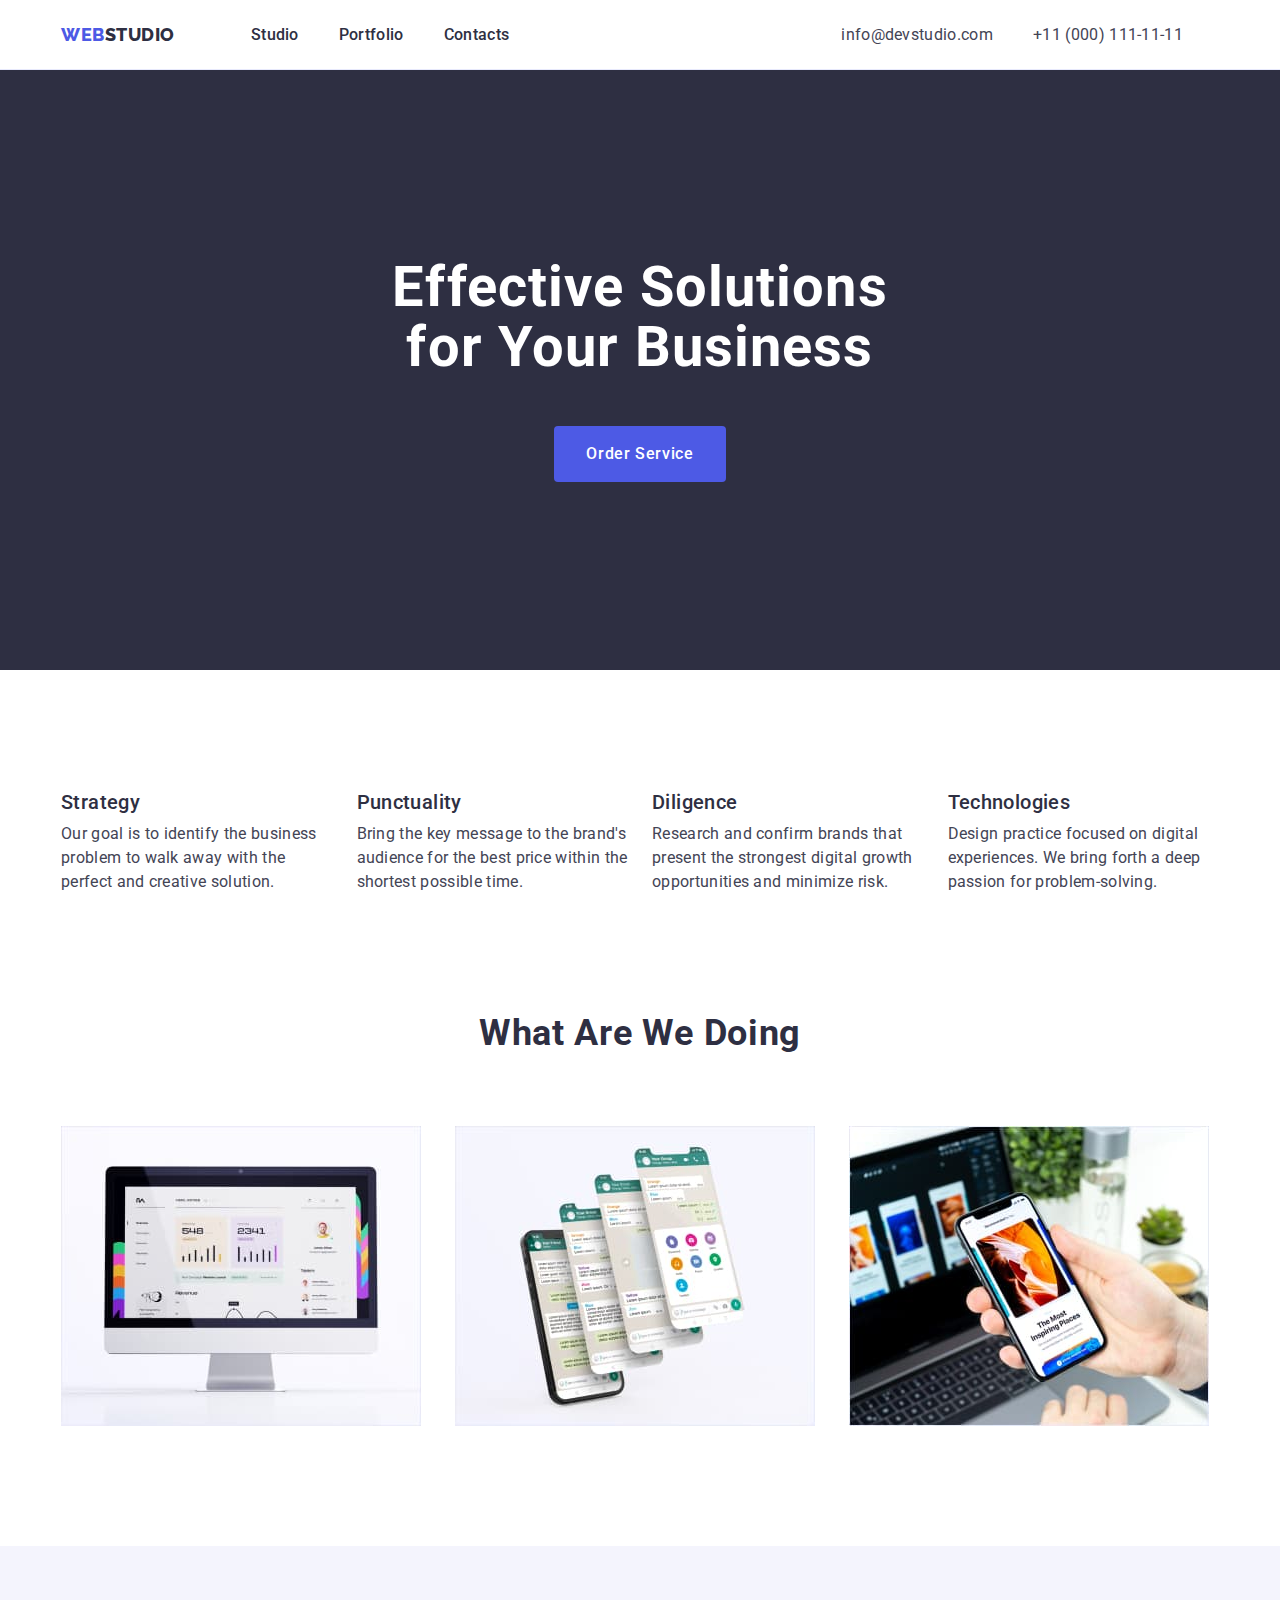
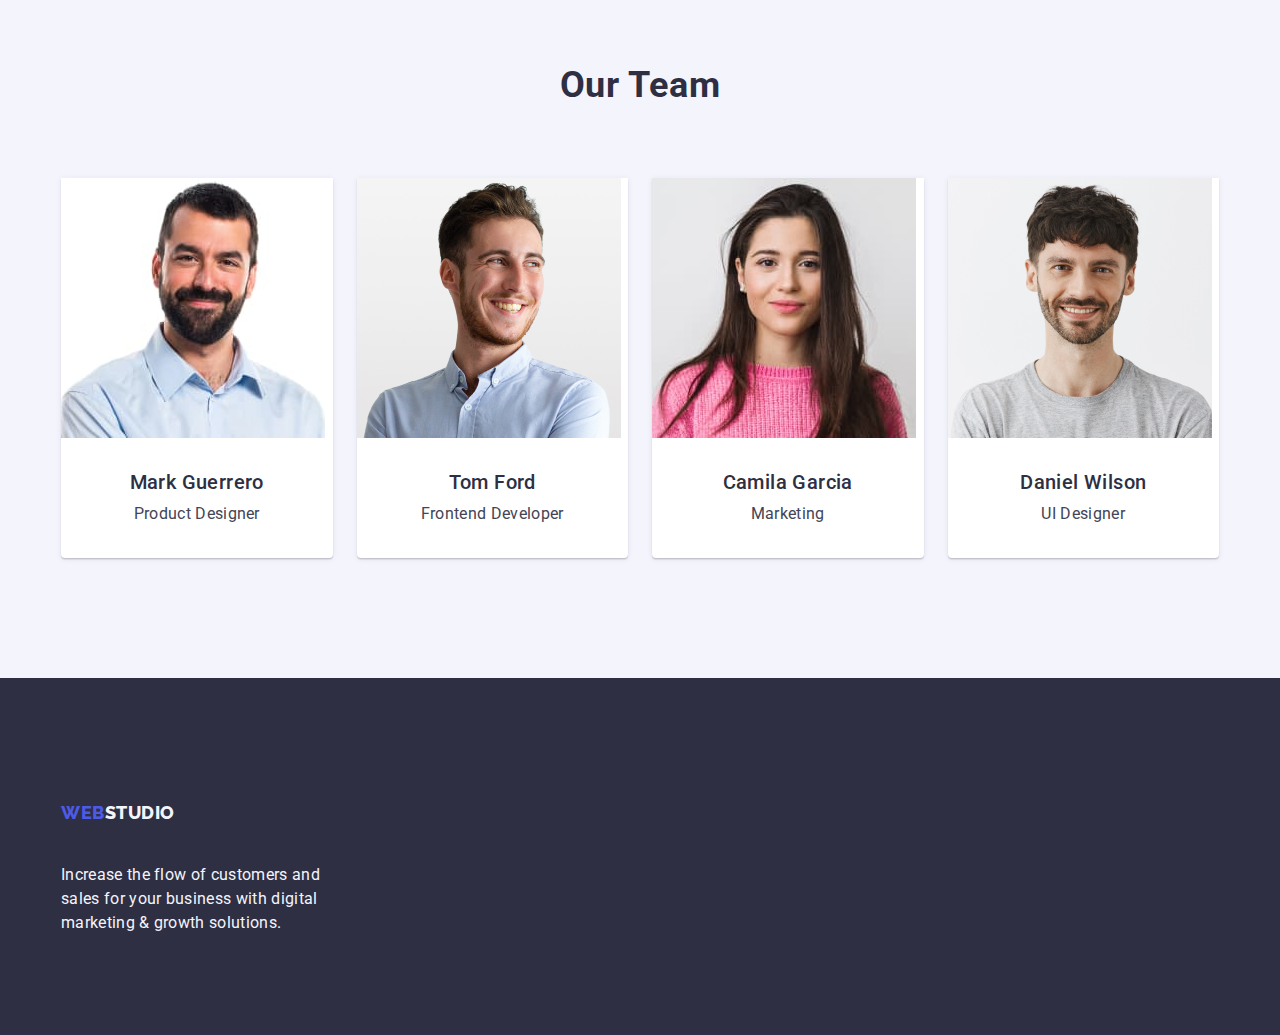
==== index.html @ ff1ccc01 "Initial commit" ====
<!DOCTYPE html>
<html lang="en">
  <head>
    <meta charset="UTF-8" />
    <meta name="viewport" content="width=device-width, initial-scale=1.0" />
    <title>Document</title>
    <link rel="preconnect" href="https://fonts.googleapis.com" />
    <link rel="preconnect" href="https://fonts.gstatic.com" crossorigin />
    <link
      href="https://fonts.googleapis.com/css2?family=Raleway:wght@900&family=Roboto:wght@400;500;700;900&display=swap"
      rel="stylesheet"
    />
    <link rel="stylesheet" href="https://cdnjs.cloudflare.com/ajax/libs/modern-normalize/2.0.0/modern-normalize.min.css"
    integrity="sha512-4xo8blKMVCiXpTaLzQSLSw3KFOVPWhm/TRtuPVc4WG6kUgjH6J03IBuG7JZPkcWMxJ5huwaBpOpnwYElP/m6wg=="
    crossorigin="anonymous" referrerpolicy="no-referrer" />
    <link rel="stylesheet" href="./css/styles.css" />
  </head>

  <body>
    <header class="header">
      <div class="container list">
        <nav class="list">
          <a class="link logo" href="./index.html"
            >Web<span class="logo-text">Studio</span>
          </a>
          <ul class="header-list list">
            <li class="header-item">
              <a class="link header-link" href="./index.html">Studio</a>
            </li>
            <li class="header-item">
              <a class="link header-link" href="./portfolio.html">Portfolio</a>
            </li>
            <li class="header-item">
              <a class="link header-link" href="">Contacts</a>
            </li>
          </ul>
        </nav>
        <address class="contacts">
          <ul class="contacts-list list">
            <li class="contacts-item">
              <a class="link contacts-link" href="mailto:info@devstudio.com"
                >info@devstudio.com</a
              >
            </li>
            <li class="contacts-item">
              <a class="link contacts-link" href="tel:+110001111111"
                >+11 (000) 111-11-11</a
              >
            </li>
          </ul>
        </address>
      </div>
    </header>
    <main>
      <section class="hero">
        <div class="container hero-container">
          <h1 class="hero-text">Effective Solutions for Your Business</h1>
          <button class="hero-btn" type="button">Order Service</button>
        </div>
      </section>

      <section class="page-info">
        <div class="container">
          <h2 class="page-info-title visually-hidden">test</h2>
          <ul class="page-info-list list">
            <li class="page-info-item">
              <h3 class="page-info-item-title">Strategy</h3>
              <p class="page-info-item-dscr">
                Our goal is to identify the business problem to walk away with
                the perfect and creative solution.
              </p>
            </li>
            <li class="page-info-item">
              <h3 class="page-info-item-title">Punctuality</h3>
              <p class="page-info-item-dscr">
                Bring the key message to the brand's audience for the best price
                within the shortest possible time.
              </p>
            </li>
            <li class="page-info-item">
              <h3 class="page-info-item-title">Diligence</h3>
              <p class="page-info-item-dscr">
                Research and confirm brands that present the strongest digital
                growth opportunities and minimize risk.
              </p>
            </li>
            <li class="page-info-item">
              <h3 class="page-info-item-title">Technologies</h3>
              <p class="page-info-item-dscr">
                Design practice focused on digital experiences. We bring forth a
                deep passion for problem-solving.
              </p>
            </li>
          </ul>
        </div>
      </section>

      <section class="wwd-info">
        <div class="container">
          <h2 class="wwd-info-title">What are we doing</h2>
          <ul class="wwd-info-list list">
            <li class="wwd-info-item">
              <img src="./images/img1.jpg" width="360" alt="Laptop Desktop" />
            </li>
            <li class="wwd-info-item">
              <img src="./images/img2.jpg" width="360" alt="Whatsapp chat" />
            </li>
            <li class="wwd-info-item">
              <img src="./images/img3.jpg" width="360" alt="Iphone in hand" />
            </li>
          </ul>
        </div>
      </section>

      <section class="our-team">
        <div class="container">
          <h2 class="our-team-title">Our Team</h2>
          <ul class="our-team-list list">
            <li class="our-team-item">
              <img src="./images/img4.jpg" width="264" alt="Man" />
              <div class="container-item-team">
                <h3 class="our-team-item-title">Mark Guerrero</h3>
                <p class="our-team-item-dscr">Product Designer</p>
              </div>
            </li>
            <li class="our-team-item">
              <img src="./images/img5.jpg" width="264" alt="Man" />
              <div class="container-item-team">
                <h3 class="our-team-item-title">Tom Ford</h3>
                <p class="our-team-item-dscr">Frontend Developer</p>
              </div>
            </li>
            <li class="our-team-item">
              <img src="./images/img6.jpg" width="264" alt="Woman" />
              <div class="container-item-team">
                <h3 class="our-team-item-title">Camila Garcia</h3>
                <p class="our-team-item-dscr">Marketing</p>
              </div>
            </li>
            <li class="our-team-item">
              <img src="./images/img7.jpg" width="264" alt="Man" />
              <div class="container-item-team">
                <h3 class="our-team-item-title">Daniel Wilson</h3>
                <p class="our-team-item-dscr">UI Designer</p>
              </div>
            </li>
          </ul>
        </div>
      </section>
    </main>

    <footer class="footer">
      <div class="container">
        <a class="link logo footer-logo" href="./index.html"
          >Web<span class="footer-logo-text">Studio</span>
        </a>
        <p class="footer-text">
          Increase the flow of customers and sales for your business with
          digital marketing & growth solutions.
        </p>
      </div>
    </footer>
  </body>
</html>
---- css/styles.css ----
* {
  margin: 0;
  padding: 0;
}

img {
  display: block;
}

body {
  font-family: "Roboto", sans-serif;
  font-size: 16px;
  color: #434455;
  background-color: var(--WHITE);
}

:root {
  --iris: #4d5ae5;
  --NAVY-BLUE: #2e2f42;
  --WHITE: #fff;
  --SLATE: #434455;
  --CLOUD: #f4f4fd;
  --hover-link: #404bbf;
  --CORNFLOWER: #e7e9fc;
}

.link {
  text-decoration: none;
  padding: 24px 0;
}

.list {
  list-style: none;
  display: flex;
  align-items: center;

}

/*HEADER*/
.header {
  background-color: white;
  text-align: center;
  
  border-bottom: 1px solid var(--CORNFLOWER);
}


.container {
  width: 100%;
  max-width: 1158px;
  margin: 0 auto;
  padding: 0 15px;
}


.logo {
  color: var(--iris);
  font-family: Raleway;
  font-size: 18px;
  font-style: normal;
  font-weight: 800;
  line-height: 1.17;
  letter-spacing: 0.54px;
  text-transform: uppercase;
  font-family: "Raleway", sans-serif;
  margin-right: 76px;
  padding: 24px 0;

}

.logo-text {
  color: var(--NAVY-BLUE);
}

.header-list {
  gap: 40px;
  margin-right: 332px;
}

.header-link:hover,
.header-link:focus {
  color: var(--hover-link);
}

.header-link {
  color: var(--NAVY-BLUE);
  font-family: Roboto;
  font-size: 16px;
  font-style: normal;
  font-weight: 500;
  line-height: 24px;
  letter-spacing: 0.32px;
}

.contacts {
  font-style: normal;
}

.contacts-link:hover,
.contacts-link:focus {
  color: var(--hover-link);
}

.contacts-link {
  color: var(--SLATE);
  font-family: Roboto;
  font-size: 16px;
  font-style: normal;
  font-weight: 400;
  line-height: 24px;
  letter-spacing: 0.32px;
}

.contacts-list {
  gap: 40px;
}

/*SECTION 1*/

.hero {
  background-color: var(--NAVY-BLUE);
  padding: 188px 0;
}

.hero-container {
  display: flex;
  flex-direction: column;
  align-items: center;
}

.hero-text {
  color: var(--WHITE);
  text-align: center;
  font-family: Roboto;
  font-size: 56px;
  font-style: normal;
  font-weight: 700;
  line-height: 1.07;
  letter-spacing: 1.12px;
  max-width: 496px;
  margin-bottom: 48px;
}

.hero-btn {
  color: var(--WHITE);
  font-family: "Roboto", sans-serif;
  font-size: 16px;
  font-style: normal;
  font-weight: 500;
  line-height: 24px;
  letter-spacing: 0.64px;
  background-color: var(--iris);
  cursor: pointer;
  padding: 16px 32px;
  border-radius: 4px;
  border: none;
  min-width: 169px;
}

.hero-btn:hover,
.hero-btn:focus {
  background-color: var(--hover-link);
}

/*Section 2*/

.page-info-list {
  gap: 24px;
}

.page-info {
  background-color: var(--WHITE);
  padding: 120px 0px;
}

.page-info-title {
  margin-bottom: 8px;
}


.visually-hidden {
  position: absolute;
  width: 1px;
  height: 1px;
  margin: -1px;
  border: 0;
  padding: 0;
  white-space: nowrap;
  clip-path: inset(100%);
  clip: rect(0 0 0 0);
  overflow: hidden;
}




.page-info-item {
  width: calc((100% - 72px) / 4);
}

.page-info-item-title {
  color: var(--NAVY-BLUE);
  font-family: Roboto;
  font-size: 20px;
  font-style: normal;
  font-weight: 500;
  line-height: 24px;
  letter-spacing: 0.4px;
  margin-bottom: 8px;
}

.page-info-item-dscr {
  color: var(--SLATE);
  font-family: Roboto;
  font-size: 16px;
  font-style: normal;
  font-weight: 400;
  line-height: 24px;
  letter-spacing: 0.32px;
}

/*Section 3*/

.wwd-info {
  background-color: var(--WHITE);
  padding-bottom: 120px;
}

.wwd-info-title {
  color: var(--NAVY-BLUE);
  text-align: center;
  font-family: Roboto;
  font-size: 36px;
  font-style: normal;
  font-weight: 700;
  line-height: 1.11;
  letter-spacing: 0.72px;
  text-transform: capitalize;
  margin-bottom: 72px;
}

.wwd-info-list {
  background-color: var(--WHITE);
  gap: 24px;
}

.wwd-info-item{
  width: calc((100% - 48px) / 3);
}
/*Section 4*/

.our-team {
  background-color: var(--CLOUD);
  padding: 120px 0;
}

.our-team-title {
  color: var(--NAVY-BLUE);
  text-align: center;
  font-family: Roboto;
  font-size: 36px;
  font-style: normal;
  font-weight: 700;
  line-height: 1.11;
  letter-spacing: 0.02em;
  text-transform: capitalize;
  margin-bottom: 72px;
  
}

.our-team-list {
  gap: 24px;
}


.our-team-item {
  background-color: var(--WHITE);
  width: calc((100% - 24px * 3) / 4);
  border-radius: 0px 0px 4px 4px;
  box-shadow: 0px 2px 1px 0px rgba(46, 47, 66, 0.08),
    0px 1px 1px 0px rgba(46, 47, 66, 0.16),
    0px 1px 6px 0px rgba(46, 47, 66, 0.08);
}

.our-team-item-title {
  color: var(--NAVY-BLUE);
  text-align: center;
  font-family: Roboto;
  font-size: 20px;
  font-style: normal;
  font-weight: 500;
  line-height: 24px;
  letter-spacing: 0.4px;
  margin-bottom: 8px;
}

.our-team-item-dscr {
  color: var(--SLATE, #434455);
  text-align: center;
  font-family: Roboto;
  font-size: 16px;
  font-style: normal;
  font-weight: 400;
  line-height: 24px;
  letter-spacing: 0.32px;
}

/*FOOTER*/

.footer {
  background-color: var(--NAVY-BLUE);
  padding: 100px 0;
}

.footer-logo {
  margin-bottom: 16px;
  display: inline-block;
}

.footer-logo-text {
  color: var(--CLOUD);
}

.footer-text {
  color: var(--CLOUD, #f4f4fd);
  font-family: Roboto;
  font-size: 16px;
  font-style: normal;
  font-weight: 400;
  line-height: 24px;
  letter-spacing: 0.32px;
  width: 264px;
}

/*MAIN PORTFOLIO*/
.filters-btn {
  font-family: "Roboto", sans-serif;
  font-weight: 500;
  font-size: 16px;
  line-height: 1.5;
  letter-spacing: 0.04em;
  color: var(--iris);
  background-color: var(--CLOUD);
  cursor: pointer;
  padding: 12px 24px;
  border-radius: 4px;
  border: 1px solid var(--CORNFLOWER, #e7e9fc);
  background: var(--CLOUD, #f4f4fd);
  align-items: center;
  margin-top: 96px;
}

.filters-btn:hover,
.filters-btn:focus {
  color: var(--WHITE);
  background-color: var(--hover-link);
  border: 1px solid transparent;
}

.filters-list {
  border-radius: 4px;
  background: var(--OCEAN);
  align-items: center;
  justify-content: center;

  gap: 24px;
  margin-bottom: 72px;
}

/*MAIN CARDS*/

.cards-title {
  font-weight: 500;
  font-size: 20px;
  line-height: 1.2;
  letter-spacing: 0.02em;
  color: var(--NAVY-BLUE);
  margin-bottom: 8px;
}

.cards-text {
  line-height: 1.5;
  letter-spacing: 0.02em;
  color: var(--SLATE);
}

.cards-list {
  gap: 48px 24px;
  flex-wrap: wrap;
  margin-bottom: 120px;
}

.cards-item {
  width: calc((100% - 24px * 2) / 3);
}

.container-item {
  padding: 32px 16px;
  border: 1px solid var(--CORNFLOWER);
  border-top: none;
}


.container-item-team{
  padding: 32px 0;
}
/*PORTFOLIO SECTION*/


.mainsec{
  padding-top: 96px; padding-bottom: 120px; 

}
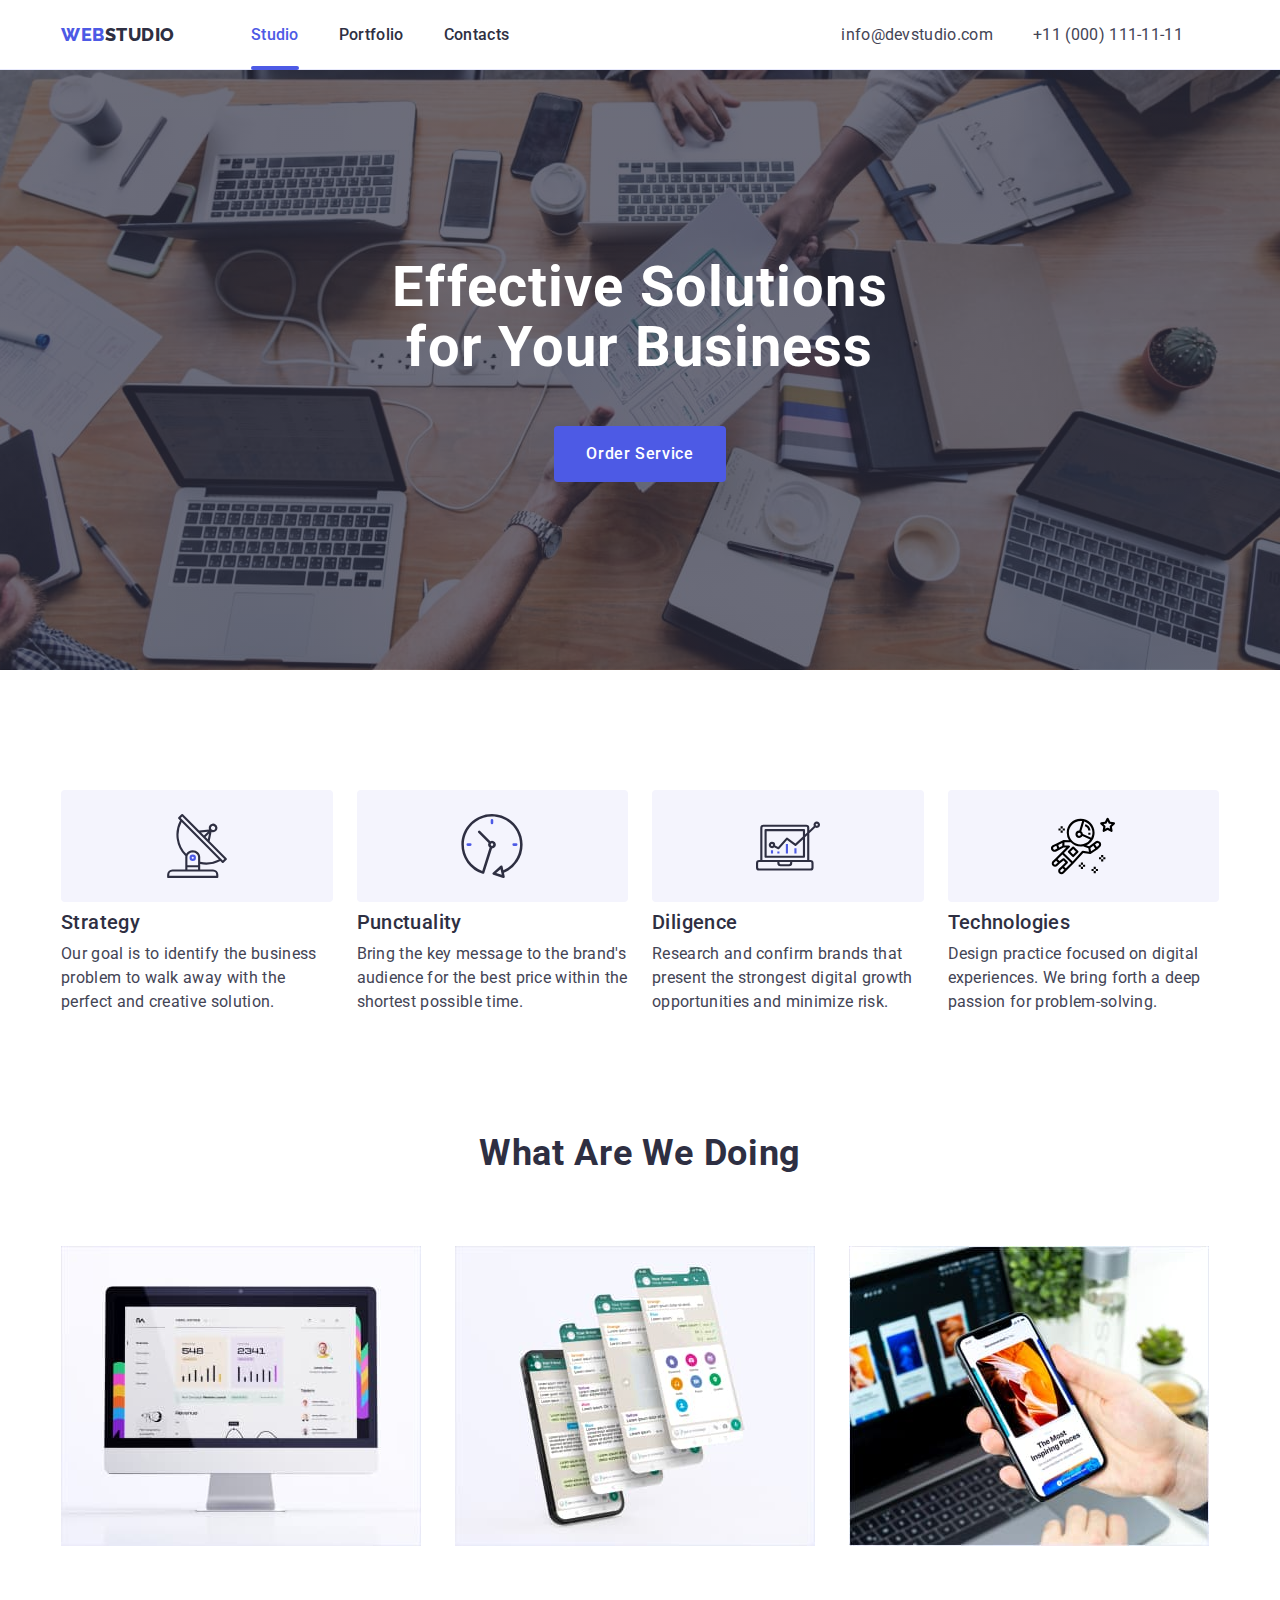
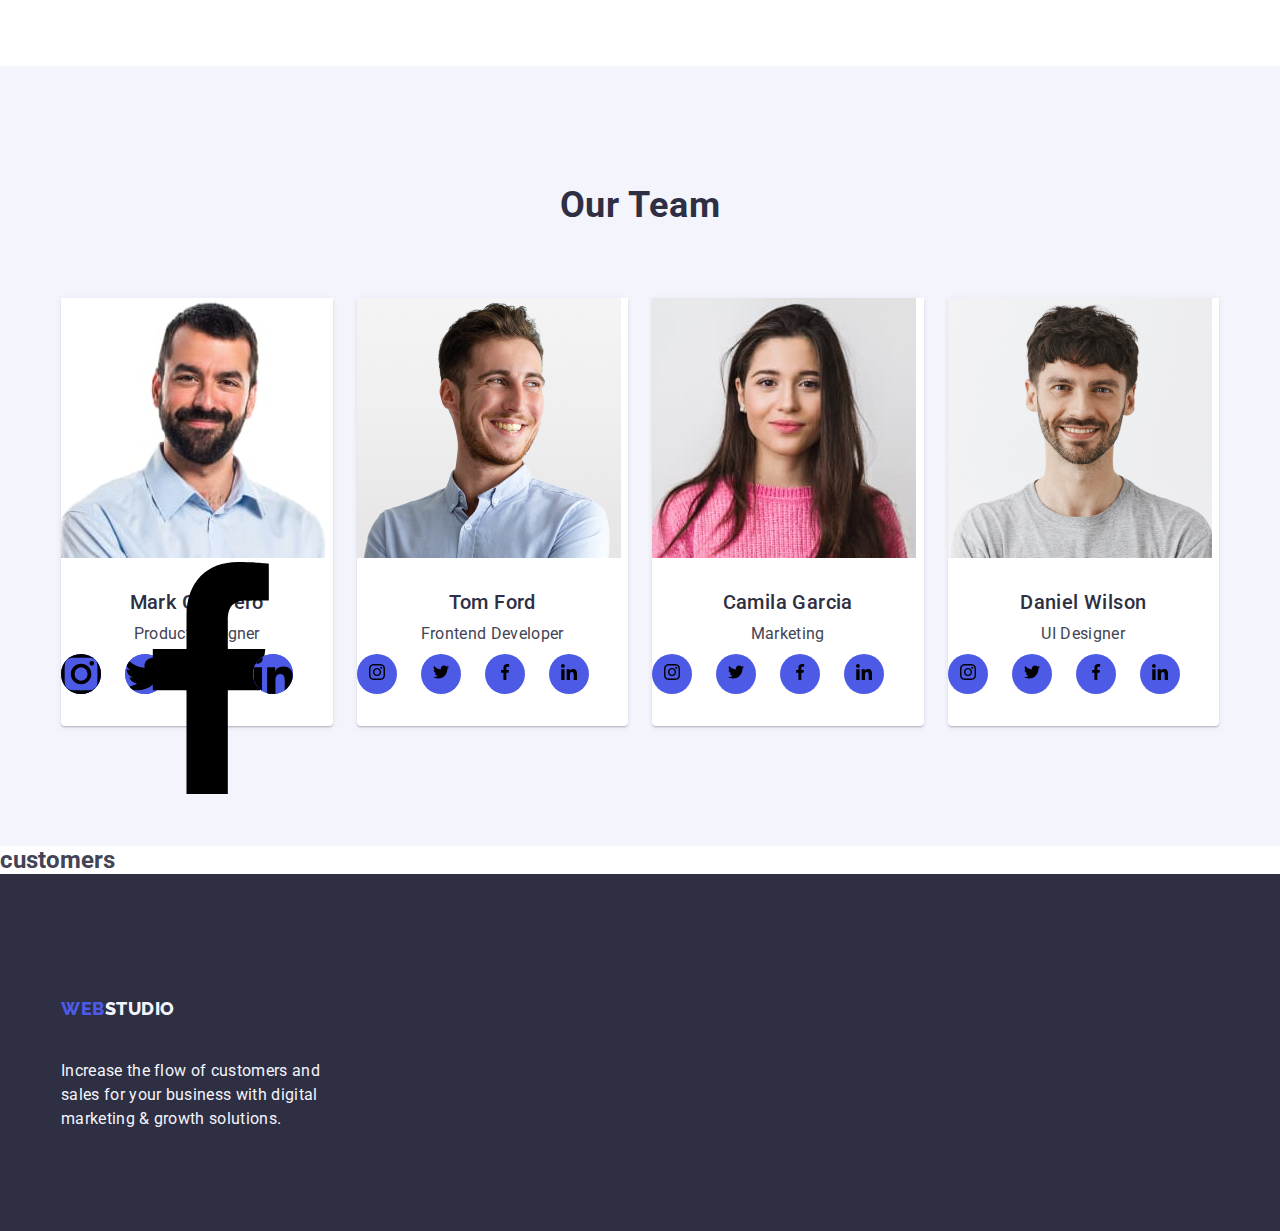
==== commit c07bc705: "hw4" ====
--- a/index.html
+++ b/index.html
@@ -10,9 +10,13 @@
       href="https://fonts.googleapis.com/css2?family=Raleway:wght@900&family=Roboto:wght@400;500;700;900&display=swap"
       rel="stylesheet"
     />
-    <link rel="stylesheet" href="https://cdnjs.cloudflare.com/ajax/libs/modern-normalize/2.0.0/modern-normalize.min.css"
-    integrity="sha512-4xo8blKMVCiXpTaLzQSLSw3KFOVPWhm/TRtuPVc4WG6kUgjH6J03IBuG7JZPkcWMxJ5huwaBpOpnwYElP/m6wg=="
-    crossorigin="anonymous" referrerpolicy="no-referrer" />
+    <link
+      rel="stylesheet"
+      href="https://cdnjs.cloudflare.com/ajax/libs/modern-normalize/2.0.0/modern-normalize.min.css"
+      integrity="sha512-4xo8blKMVCiXpTaLzQSLSw3KFOVPWhm/TRtuPVc4WG6kUgjH6J03IBuG7JZPkcWMxJ5huwaBpOpnwYElP/m6wg=="
+      crossorigin="anonymous"
+      referrerpolicy="no-referrer"
+    />
     <link rel="stylesheet" href="./css/styles.css" />
   </head>
 
@@ -25,7 +29,9 @@
           </a>
           <ul class="header-list list">
             <li class="header-item">
-              <a class="link header-link" href="./index.html">Studio</a>
+              <a class="header-hover header-link link  " href="./index.html"
+                >Studio</a
+              >
             </li>
             <li class="header-item">
               <a class="link header-link" href="./portfolio.html">Portfolio</a>
@@ -55,7 +61,9 @@
       <section class="hero">
         <div class="container hero-container">
           <h1 class="hero-text">Effective Solutions for Your Business</h1>
-          <button class="hero-btn" type="button">Order Service</button>
+          <button data-modal-open class="hero-btn" type="button">
+            Order Service
+          </button>
         </div>
       </section>
 
@@ -64,32 +72,69 @@
           <h2 class="page-info-title visually-hidden">test</h2>
           <ul class="page-info-list list">
             <li class="page-info-item">
-              <h3 class="page-info-item-title">Strategy</h3>
-              <p class="page-info-item-dscr">
-                Our goal is to identify the business problem to walk away with
-                the perfect and creative solution.
-              </p>
+              <div class="info-svg-container">
+                <svg class="info-svg" width="64" height="64">
+                  <use
+                    xlink:href="./images/icons.svg#icon-antenna-1"
+                  ></use>
+                </svg>
+              </div>
+ 
+              <div class="page-info-content">
+                <h3 class="page-info-item-title">Strategy</h3>
+                <p class="page-info-item-dscr">
+                  Our goal is to identify the business problem to walk away with
+                  the perfect and creative solution.
+                </p>
+              </div>
             </li>
             <li class="page-info-item">
-              <h3 class="page-info-item-title">Punctuality</h3>
-              <p class="page-info-item-dscr">
-                Bring the key message to the brand's audience for the best price
-                within the shortest possible time.
-              </p>
+              <div class="info-svg-container">
+                <svg class="info-svg" width="64" height="64">
+                  <use
+                    xlink:href="./images/icons.svg#icon-clock-1"
+                  ></use>
+                </svg>
+                </div>
+              <div class="page-info-content">
+                <h3 class="page-info-item-title">Punctuality</h3>
+                <p class="page-info-item-dscr">
+                  Bring the key message to the brand's audience for the best
+                  price within the shortest possible time.
+                </p>
+              </div>
             </li>
             <li class="page-info-item">
-              <h3 class="page-info-item-title">Diligence</h3>
-              <p class="page-info-item-dscr">
-                Research and confirm brands that present the strongest digital
-                growth opportunities and minimize risk.
-              </p>
+              <div class="info-svg-container">
+                <svg class="info-svg" width="64" height="64">
+                  <use
+                    xlink:href="./images/icons.svg#icon-diagram-1"
+                  ></use>
+                </svg>
+                </div>
+              <div class="page-info-content">
+                <h3 class="page-info-item-title">Diligence</h3>
+                <p class="page-info-item-dscr">
+                  Research and confirm brands that present the strongest digital
+                  growth opportunities and minimize risk.
+                </p>
+              </div>
             </li>
             <li class="page-info-item">
-              <h3 class="page-info-item-title">Technologies</h3>
-              <p class="page-info-item-dscr">
-                Design practice focused on digital experiences. We bring forth a
-                deep passion for problem-solving.
-              </p>
+              <div class="info-svg-container">
+                <svg class="info-svg" width="64" height="64">
+                  <use
+                    xlink:href="./images/icons.svg#icon-astronaut-1"
+                  ></use>
+                </svg> 
+                </div>
+              <div class="page-info-content">
+                <h3 class="page-info-item-title">Technologies</h3>
+                <p class="page-info-item-dscr">
+                  Design practice focused on digital experiences. We bring forth
+                  a deep passion for problem-solving.
+                </p>
+              </div>
             </li>
           </ul>
         </div>
@@ -121,6 +166,45 @@
               <div class="container-item-team">
                 <h3 class="our-team-item-title">Mark Guerrero</h3>
                 <p class="our-team-item-dscr">Product Designer</p>
+                     <ul class="our-team-svg">
+                <li class="our-team-info-svg">
+                  <a href="">
+                    <svg class="our-team-info-svg" width="16" height="16">
+                      <use
+                        xlink:href="./images/icons.svg#icon-instagram-2"
+                      ></use>
+                    </svg> 
+                  </a>
+                </li>
+                <li class="our-team-info-svg">
+                  <a href="">
+                    <svg class="our-team-info-svg" width="16" height="16">
+                      <use
+                        xlink:href="./images/icons.svg#icon-twitter-1"
+                      ></use>
+                    </svg> 
+                  </a>
+                </li>
+                <li class="our-team-info-svg">
+                  <a href="">
+                    <svg class="our-team-svg" width="16" height="16">
+                      <use
+                        xlink:href="./images/icons.svg#icon-facebook-1"
+                      ></use>
+                    </svg> 
+                  </a>
+                </li>
+                <li class="our-team-info-svg">
+                  <a href="">
+                    <svg class="our-team-info-svg" width="16" height="16">
+                      <use
+                        xlink:href="./images/icons.svg#icon-linkedin-1"
+                        
+                      ></use>
+                    </svg> 
+                  </a>
+                </li>
+              </ul>
               </div>
             </li>
             <li class="our-team-item">
@@ -128,6 +212,45 @@
               <div class="container-item-team">
                 <h3 class="our-team-item-title">Tom Ford</h3>
                 <p class="our-team-item-dscr">Frontend Developer</p>
+                     <ul class="our-team-svg">
+                <li class="our-team-info-svg">
+                  <a href="">
+                    <svg class="info-svg" width="16" height="16">
+                      <use
+                        xlink:href="./images/icons.svg#icon-instagram-2"
+                      ></use>
+                    </svg> 
+                  </a>
+                </li>
+                <li class="our-team-info-svg">
+                  <a href="">
+                    <svg class="info-svg" width="16" height="16">
+                      <use
+                        xlink:href="./images/icons.svg#icon-twitter-1"
+                      ></use>
+                    </svg> 
+                  </a>
+                </li>
+                <li class="our-team-info-svg">
+                  <a href="">
+                    <svg class="info-svg" width="16" height="16">
+                      <use
+                        xlink:href="./images/icons.svg#icon-facebook-1"
+                      ></use>
+                    </svg> 
+                  </a>
+                </li>
+                <li class="our-team-info-svg">
+                  <a href="">
+                    <svg class="info-svg" width="16" height="16">
+                      <use
+                        xlink:href="./images/icons.svg#icon-linkedin-1"
+                        
+                      ></use>
+                    </svg> 
+                  </a>
+                </li>
+              </ul>
               </div>
             </li>
             <li class="our-team-item">
@@ -135,6 +258,45 @@
               <div class="container-item-team">
                 <h3 class="our-team-item-title">Camila Garcia</h3>
                 <p class="our-team-item-dscr">Marketing</p>
+                     <ul class="our-team-svg">
+                <li class="our-team-info-svg">
+                  <a href="">
+                    <svg class="info-svg" width="16" height="16">
+                      <use
+                        xlink:href="./images/icons.svg#icon-instagram-2"
+                      ></use>
+                    </svg> 
+                  </a>
+                </li>
+                <li class="our-team-info-svg">
+                  <a href="">
+                    <svg class="info-svg" width="16" height="16">
+                      <use
+                        xlink:href="./images/icons.svg#icon-twitter-1"
+                      ></use>
+                    </svg> 
+                  </a>
+                </li>
+                <li class="our-team-info-svg">
+                  <a href="">
+                    <svg class="info-svg" width="16" height="16">
+                      <use
+                        xlink:href="./images/icons.svg#icon-facebook-1"
+                      ></use>
+                    </svg> 
+                  </a>
+                </li>
+                <li class="our-team-info-svg">
+                  <a href="">
+                    <svg class="info-svg" width="16" height="16">
+                      <use
+                        xlink:href="./images/icons.svg#icon-linkedin-1"
+                        
+                      ></use>
+                    </svg> 
+                  </a>
+                </li>
+              </ul>
               </div>
             </li>
             <li class="our-team-item">
@@ -142,12 +304,61 @@
               <div class="container-item-team">
                 <h3 class="our-team-item-title">Daniel Wilson</h3>
                 <p class="our-team-item-dscr">UI Designer</p>
-              </div>
+                     <ul class="our-team-svg">
+                <li class="our-team-info-svg">
+                  <a href="">
+                    <svg class="info-svg" width="16" height="16">
+                      <use
+                        xlink:href="./images/icons.svg#icon-instagram-2"
+                      ></use>
+                    </svg> 
+                  </a>
+                </li>
+                <li class="our-team-info-svg">
+                  <a href="">
+                    <svg class="info-svg" width="16" height="16">
+                      <use
+                        xlink:href="./images/icons.svg#icon-twitter-1"
+                      ></use>
+                    </svg> 
+                  </a>
+                </li>
+                <li class="our-team-info-svg">
+                  <a href="">
+                    <svg class="info-svg" width="16" height="16">
+                      <use
+                        xlink:href="./images/icons.svg#icon-facebook-1"
+                      ></use>
+                    </svg> 
+                  </a>
+                </li>
+                <li class="our-team-info-svg">
+                  <a href="">
+                    <svg class="info-svg" width="16" height="16">
+                      <use
+                        xlink:href="./images/icons.svg#icon-linkedin-1"
+                        
+                      ></use>
+                    </svg> 
+                  </a>
+                </li>
+              </ul>
+              </div>
+
+         
+
             </li>
           </ul>
         </div>
       </section>
     </main>
+
+    <section class="customers-info">
+      <div class="container-customers">
+        <h2 class="customers-title">customers</h2>
+      </div>
+
+    </section>
 
     <footer class="footer">
       <div class="container">
@@ -160,5 +371,24 @@
         </p>
       </div>
     </footer>
+
+    <div class="backdrop is-hidden" data-modal>
+      <div class="modal">
+        <button class="modal-btn" data-modal-close>
+          <svg class="modal-svg" width="8" height="8">
+            <use
+              xlink:href="./images/icons.svg#icon-close-black-18dp-2-1"
+            ></use>
+          </svg>
+        </button>
+
+      
+      </div>
+    </div>
+
+    <script src="./js/modal.js"></script>
   </body>
 </html>
+
+
+
--- a/css/styles.css
+++ b/css/styles.css
@@ -22,6 +22,7 @@
   --CLOUD: #f4f4fd;
   --hover-link: #404bbf;
   --CORNFLOWER: #e7e9fc;
+  --NAVY-BLUE-modal: rgba(46, 47, 66, 0.4);
 }
 
 .link {
@@ -33,17 +34,72 @@
   list-style: none;
   display: flex;
   align-items: center;
-
+}
+
+.is-hidden {
+  display: none;
+}
+
+.modal {
+  width: 408px;
+  height: 584px;
+  flex-shrink: 0;
+  border-radius: 4px;
+  background: var(--DAIRY, #fcfcfc);
+  box-shadow: 0px 2px 1px 0px rgba(0, 0, 0, 0.2),
+    0px 1px 3px 0px rgba(0, 0, 0, 0.12), 0px 1px 1px 0px rgba(0, 0, 0, 0.14);
+}
+
+.modal-svg {
+}
+
+.backdrop {
+  position: fixed;
+  top: 0;
+  left: 0;
+  width: 100%;
+  height: 100%;
+  background-color: var(--NAVY-BLUE-modal);
+}
+
+.modal {
+  position: absolute;
+  top: 50%;
+  left: 50%;
+  transform: translate(-50%, -50%);
+}
+
+.modal-btn {
+  position: absolute;
+  right: 24px;
+  top: 24px;
+  padding: 0;
+  border-radius: 50%;
+  width: 24px;
+  height: 24px;
+  background-color: var(--CORNFLOWER);
+  border: 1px solid rgba(0, 0, 0, 0.1);
 }
 
 /*HEADER*/
 .header {
   background-color: white;
   text-align: center;
-  
+
   border-bottom: 1px solid var(--CORNFLOWER);
 }
 
+.header-hover::after {
+  content: "";
+  height: 4px;
+  width: 100%;
+  background-color: var(--iris);
+  border-radius: 2px;
+  display: flex;
+  position: absolute;
+  bottom: -2px;
+  left: 0;
+}
 
 .container {
   width: 100%;
@@ -51,7 +107,6 @@
   margin: 0 auto;
   padding: 0 15px;
 }
-
 
 .logo {
   color: var(--iris);
@@ -65,7 +120,6 @@
   font-family: "Raleway", sans-serif;
   margin-right: 76px;
   padding: 24px 0;
-
 }
 
 .logo-text {
@@ -90,6 +144,11 @@
   font-weight: 500;
   line-height: 24px;
   letter-spacing: 0.32px;
+  position: relative;
+}
+
+.header-hover {
+  color: var(--iris);
 }
 
 .contacts {
@@ -120,6 +179,16 @@
 .hero {
   background-color: var(--NAVY-BLUE);
   padding: 188px 0;
+  background-image: linear-gradient(
+      rgba(46, 47, 66, 0.7),
+      rgba(46, 47, 66, 0.7)
+    ),
+    url(../images/hero-office.jpg);
+  background-repeat: no-repeat;
+  background-size: cover;
+  background-position: center;
+  max-width: 1440px;
+  margin: 0 auto;
 }
 
 .hero-container {
@@ -164,6 +233,16 @@
 
 /*Section 2*/
 
+.info-svg-container {
+  background-color: var(--CLOUD);
+  padding: 24px 100px;
+  display: flex;
+  align-items: center;
+  justify-content: center;
+  margin-bottom: 8px;
+  border-radius: 4px;
+}
+
 .page-info-list {
   gap: 24px;
 }
@@ -176,7 +255,6 @@
 .page-info-title {
   margin-bottom: 8px;
 }
-
 
 .visually-hidden {
   position: absolute;
@@ -191,9 +269,6 @@
   overflow: hidden;
 }
 
-
-
-
 .page-info-item {
   width: calc((100% - 72px) / 4);
 }
@@ -244,10 +319,39 @@
   gap: 24px;
 }
 
-.wwd-info-item{
+.wwd-info-item {
   width: calc((100% - 48px) / 3);
 }
 /*Section 4*/
+
+.our-team-info-svg {
+  background-color: #4d5ae5;
+  height: 40px;
+  width: 40px;
+  border-radius: 100px;
+  display: flex;
+  justify-content: center;
+  align-items: center;
+  gap: 24px;
+}
+
+.info_svg{
+  background-color: var(--iris);
+  color: white;
+}
+
+.our-team-svg {
+  display: flex;
+  width: 232px;
+  height: auto;
+  flex-direction: row;
+  justify-content: center;
+  align-items: center;
+  gap: 24px;
+  list-style: none;
+  margin-top: 8px;
+  border-radius: 12px;
+}
 
 .our-team {
   background-color: var(--CLOUD);
@@ -265,13 +369,11 @@
   letter-spacing: 0.02em;
   text-transform: capitalize;
   margin-bottom: 72px;
-  
 }
 
 .our-team-list {
   gap: 24px;
 }
-
 
 .our-team-item {
   background-color: var(--WHITE);
@@ -400,14 +502,12 @@
   border-top: none;
 }
 
-
-.container-item-team{
+.container-item-team {
   padding: 32px 0;
 }
 /*PORTFOLIO SECTION*/
 
-
-.mainsec{
-  padding-top: 96px; padding-bottom: 120px; 
-
-}+.mainsec {
+  padding-top: 96px;
+  padding-bottom: 120px;
+}
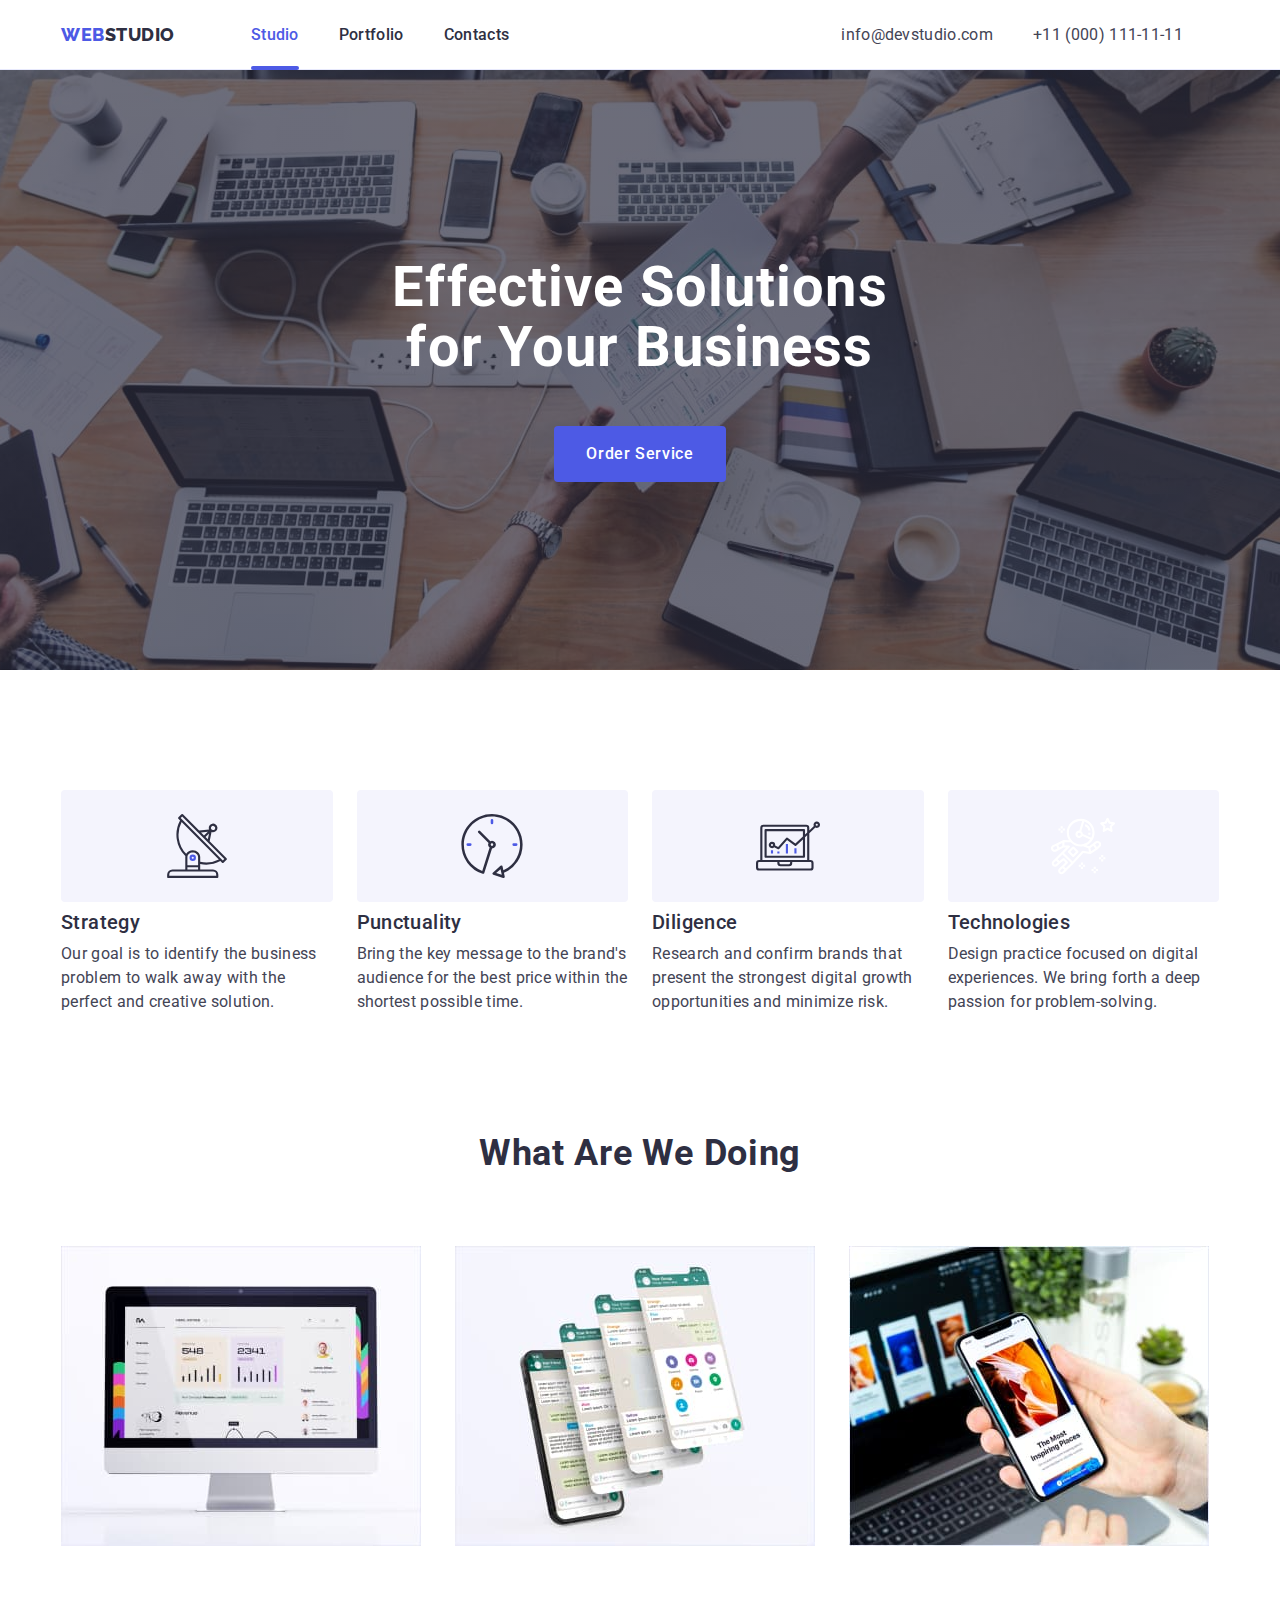
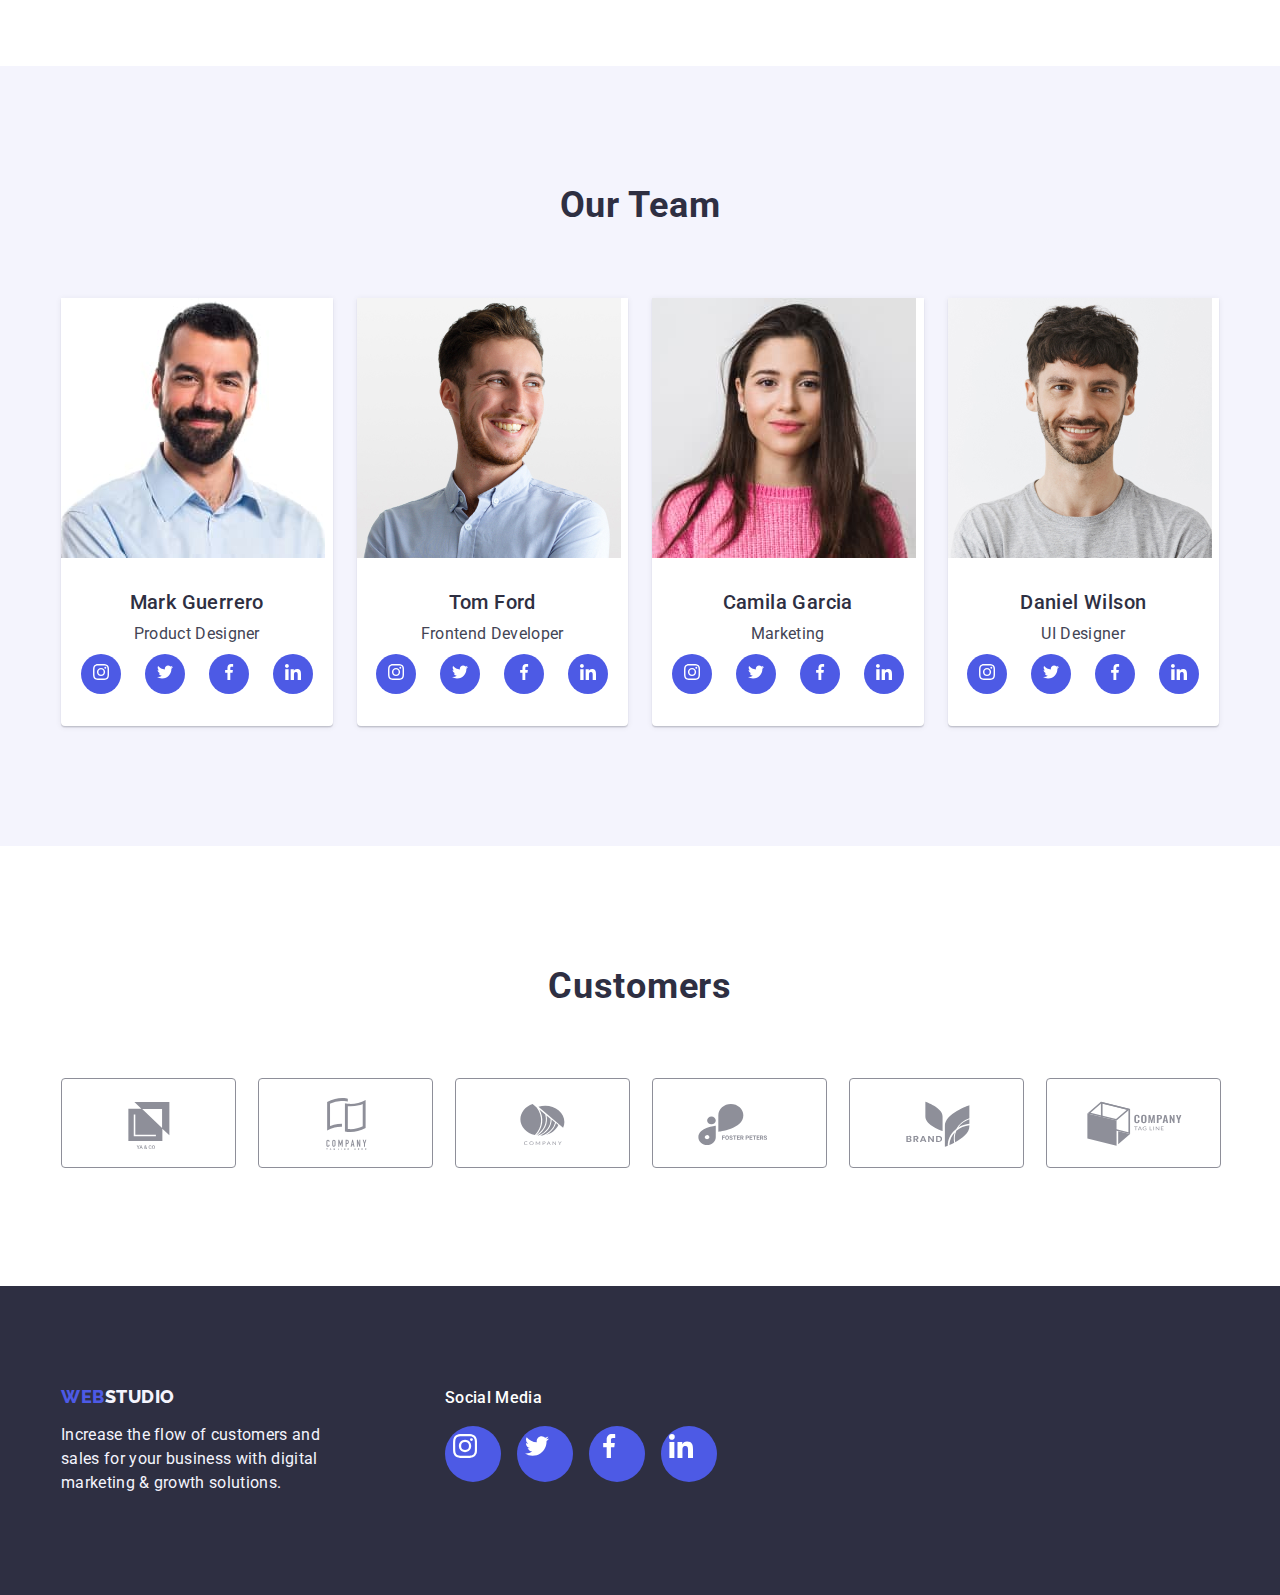
==== commit 98b3927c: "hw4" ====
--- a/index.html
+++ b/index.html
@@ -29,7 +29,7 @@
           </a>
           <ul class="header-list list">
             <li class="header-item">
-              <a class="header-hover header-link link  " href="./index.html"
+              <a class="header-hover header-link link" href="./index.html"
                 >Studio</a
               >
             </li>
@@ -73,13 +73,11 @@
           <ul class="page-info-list list">
             <li class="page-info-item">
               <div class="info-svg-container">
-                <svg class="info-svg" width="64" height="64">
-                  <use
-                    xlink:href="./images/icons.svg#icon-antenna-1"
-                  ></use>
+                <svg class="team-svg" width="64" height="64">
+                  <use xlink:href="./images/icons.svg#icon-antenna-1"></use>
                 </svg>
               </div>
- 
+
               <div class="page-info-content">
                 <h3 class="page-info-item-title">Strategy</h3>
                 <p class="page-info-item-dscr">
@@ -90,12 +88,10 @@
             </li>
             <li class="page-info-item">
               <div class="info-svg-container">
-                <svg class="info-svg" width="64" height="64">
-                  <use
-                    xlink:href="./images/icons.svg#icon-clock-1"
-                  ></use>
+                <svg class="team-svg" width="64" height="64">
+                  <use xlink:href="./images/icons.svg#icon-clock-1"></use>
                 </svg>
-                </div>
+              </div>
               <div class="page-info-content">
                 <h3 class="page-info-item-title">Punctuality</h3>
                 <p class="page-info-item-dscr">
@@ -106,12 +102,10 @@
             </li>
             <li class="page-info-item">
               <div class="info-svg-container">
-                <svg class="info-svg" width="64" height="64">
-                  <use
-                    xlink:href="./images/icons.svg#icon-diagram-1"
-                  ></use>
+                <svg class="team-svg" width="64" height="64">
+                  <use xlink:href="./images/icons.svg#icon-diagram-1"></use>
                 </svg>
-                </div>
+              </div>
               <div class="page-info-content">
                 <h3 class="page-info-item-title">Diligence</h3>
                 <p class="page-info-item-dscr">
@@ -122,12 +116,10 @@
             </li>
             <li class="page-info-item">
               <div class="info-svg-container">
-                <svg class="info-svg" width="64" height="64">
-                  <use
-                    xlink:href="./images/icons.svg#icon-astronaut-1"
-                  ></use>
-                </svg> 
-                </div>
+                <svg class="team-svg" width="64" height="64">
+                  <use xlink:href="./images/icons.svg#icon-astronaut-1"></use>
+                </svg>
+              </div>
               <div class="page-info-content">
                 <h3 class="page-info-item-title">Technologies</h3>
                 <p class="page-info-item-dscr">
@@ -166,45 +158,44 @@
               <div class="container-item-team">
                 <h3 class="our-team-item-title">Mark Guerrero</h3>
                 <p class="our-team-item-dscr">Product Designer</p>
-                     <ul class="our-team-svg">
-                <li class="our-team-info-svg">
-                  <a href="">
-                    <svg class="our-team-info-svg" width="16" height="16">
-                      <use
-                        xlink:href="./images/icons.svg#icon-instagram-2"
-                      ></use>
-                    </svg> 
-                  </a>
-                </li>
-                <li class="our-team-info-svg">
-                  <a href="">
-                    <svg class="our-team-info-svg" width="16" height="16">
-                      <use
-                        xlink:href="./images/icons.svg#icon-twitter-1"
-                      ></use>
-                    </svg> 
-                  </a>
-                </li>
-                <li class="our-team-info-svg">
-                  <a href="">
-                    <svg class="our-team-svg" width="16" height="16">
-                      <use
-                        xlink:href="./images/icons.svg#icon-facebook-1"
-                      ></use>
-                    </svg> 
-                  </a>
-                </li>
-                <li class="our-team-info-svg">
-                  <a href="">
-                    <svg class="our-team-info-svg" width="16" height="16">
-                      <use
-                        xlink:href="./images/icons.svg#icon-linkedin-1"
-                        
-                      ></use>
-                    </svg> 
-                  </a>
-                </li>
-              </ul>
+                <ul class="our-team-svg">
+                  <li class="our-team-info-svg">
+                    <a href="">
+                      <svg class="team-svg" width="16" height="16">
+                        <use
+                          xlink:href="./images/icons.svg#icon-instagram-2"
+                        ></use>
+                      </svg>
+                    </a>
+                  </li>
+                  <li class="our-team-info-svg">
+                    <a href="">
+                      <svg class="team-svg" width="16" height="16">
+                        <use
+                          xlink:href="./images/icons.svg#icon-twitter-1"
+                        ></use>
+                      </svg>
+                    </a>
+                  </li>
+                  <li class="our-team-info-svg">
+                    <a href="">
+                      <svg class="team-svg" width="16" height="16">
+                        <use
+                          xlink:href="./images/icons.svg#icon-facebook-1"
+                        ></use>
+                      </svg>
+                    </a>
+                  </li>
+                  <li class="our-team-info-svg">
+                    <a href="">
+                      <svg class="team-svg" width="16" height="16">
+                        <use
+                          xlink:href="./images/icons.svg#icon-linkedin-1"
+                        ></use>
+                      </svg>
+                    </a>
+                  </li>
+                </ul>
               </div>
             </li>
             <li class="our-team-item">
@@ -212,45 +203,44 @@
               <div class="container-item-team">
                 <h3 class="our-team-item-title">Tom Ford</h3>
                 <p class="our-team-item-dscr">Frontend Developer</p>
-                     <ul class="our-team-svg">
-                <li class="our-team-info-svg">
-                  <a href="">
-                    <svg class="info-svg" width="16" height="16">
-                      <use
-                        xlink:href="./images/icons.svg#icon-instagram-2"
-                      ></use>
-                    </svg> 
-                  </a>
-                </li>
-                <li class="our-team-info-svg">
-                  <a href="">
-                    <svg class="info-svg" width="16" height="16">
-                      <use
-                        xlink:href="./images/icons.svg#icon-twitter-1"
-                      ></use>
-                    </svg> 
-                  </a>
-                </li>
-                <li class="our-team-info-svg">
-                  <a href="">
-                    <svg class="info-svg" width="16" height="16">
-                      <use
-                        xlink:href="./images/icons.svg#icon-facebook-1"
-                      ></use>
-                    </svg> 
-                  </a>
-                </li>
-                <li class="our-team-info-svg">
-                  <a href="">
-                    <svg class="info-svg" width="16" height="16">
-                      <use
-                        xlink:href="./images/icons.svg#icon-linkedin-1"
-                        
-                      ></use>
-                    </svg> 
-                  </a>
-                </li>
-              </ul>
+                <ul class="our-team-svg">
+                  <li class="our-team-info-svg">
+                    <a href="">
+                      <svg class="team-svg" width="16" height="16">
+                        <use
+                          xlink:href="./images/icons.svg#icon-instagram-2"
+                        ></use>
+                      </svg>
+                    </a>
+                  </li>
+                  <li class="our-team-info-svg">
+                    <a href="">
+                      <svg class="team-svg" width="16" height="16">
+                        <use
+                          xlink:href="./images/icons.svg#icon-twitter-1"
+                        ></use>
+                      </svg>
+                    </a>
+                  </li>
+                  <li class="our-team-info-svg">
+                    <a href="">
+                      <svg class="team-svg" width="16" height="16">
+                        <use
+                          xlink:href="./images/icons.svg#icon-facebook-1"
+                        ></use>
+                      </svg>
+                    </a>
+                  </li>
+                  <li class="our-team-info-svg">
+                    <a href="">
+                      <svg class="team-svg" width="16" height="16">
+                        <use
+                          xlink:href="./images/icons.svg#icon-linkedin-1"
+                        ></use>
+                      </svg>
+                    </a>
+                  </li>
+                </ul>
               </div>
             </li>
             <li class="our-team-item">
@@ -258,45 +248,44 @@
               <div class="container-item-team">
                 <h3 class="our-team-item-title">Camila Garcia</h3>
                 <p class="our-team-item-dscr">Marketing</p>
-                     <ul class="our-team-svg">
-                <li class="our-team-info-svg">
-                  <a href="">
-                    <svg class="info-svg" width="16" height="16">
-                      <use
-                        xlink:href="./images/icons.svg#icon-instagram-2"
-                      ></use>
-                    </svg> 
-                  </a>
-                </li>
-                <li class="our-team-info-svg">
-                  <a href="">
-                    <svg class="info-svg" width="16" height="16">
-                      <use
-                        xlink:href="./images/icons.svg#icon-twitter-1"
-                      ></use>
-                    </svg> 
-                  </a>
-                </li>
-                <li class="our-team-info-svg">
-                  <a href="">
-                    <svg class="info-svg" width="16" height="16">
-                      <use
-                        xlink:href="./images/icons.svg#icon-facebook-1"
-                      ></use>
-                    </svg> 
-                  </a>
-                </li>
-                <li class="our-team-info-svg">
-                  <a href="">
-                    <svg class="info-svg" width="16" height="16">
-                      <use
-                        xlink:href="./images/icons.svg#icon-linkedin-1"
-                        
-                      ></use>
-                    </svg> 
-                  </a>
-                </li>
-              </ul>
+                <ul class="our-team-svg">
+                  <li class="our-team-info-svg">
+                    <a href="">
+                      <svg class="team-svg" width="16" height="16">
+                        <use
+                          xlink:href="./images/icons.svg#icon-instagram-2"
+                        ></use>
+                      </svg>
+                    </a>
+                  </li>
+                  <li class="our-team-info-svg">
+                    <a href="">
+                      <svg class="team-svg" width="16" height="16">
+                        <use
+                          xlink:href="./images/icons.svg#icon-twitter-1"
+                        ></use>
+                      </svg>
+                    </a>
+                  </li>
+                  <li class="our-team-info-svg">
+                    <a href="">
+                      <svg class="team-svg" width="16" height="16">
+                        <use
+                          xlink:href="./images/icons.svg#icon-facebook-1"
+                        ></use>
+                      </svg>
+                    </a>
+                  </li>
+                  <li class="our-team-info-svg">
+                    <a href="">
+                      <svg class="team-svg" width="16" height="16">
+                        <use
+                          xlink:href="./images/icons.svg#icon-linkedin-1"
+                        ></use>
+                      </svg>
+                    </a>
+                  </li>
+                </ul>
               </div>
             </li>
             <li class="our-team-item">
@@ -304,49 +293,45 @@
               <div class="container-item-team">
                 <h3 class="our-team-item-title">Daniel Wilson</h3>
                 <p class="our-team-item-dscr">UI Designer</p>
-                     <ul class="our-team-svg">
-                <li class="our-team-info-svg">
-                  <a href="">
-                    <svg class="info-svg" width="16" height="16">
-                      <use
-                        xlink:href="./images/icons.svg#icon-instagram-2"
-                      ></use>
-                    </svg> 
-                  </a>
-                </li>
-                <li class="our-team-info-svg">
-                  <a href="">
-                    <svg class="info-svg" width="16" height="16">
-                      <use
-                        xlink:href="./images/icons.svg#icon-twitter-1"
-                      ></use>
-                    </svg> 
-                  </a>
-                </li>
-                <li class="our-team-info-svg">
-                  <a href="">
-                    <svg class="info-svg" width="16" height="16">
-                      <use
-                        xlink:href="./images/icons.svg#icon-facebook-1"
-                      ></use>
-                    </svg> 
-                  </a>
-                </li>
-                <li class="our-team-info-svg">
-                  <a href="">
-                    <svg class="info-svg" width="16" height="16">
-                      <use
-                        xlink:href="./images/icons.svg#icon-linkedin-1"
-                        
-                      ></use>
-                    </svg> 
-                  </a>
-                </li>
-              </ul>
-              </div>
-
-         
-
+                <ul class="our-team-svg">
+                  <li class="our-team-info-svg">
+                    <a href="">
+                      <svg class="team-svg" width="16" height="16">
+                        <use
+                          xlink:href="./images/icons.svg#icon-instagram-2"
+                        ></use>
+                      </svg>
+                    </a>
+                  </li>
+                  <li class="our-team-info-svg">
+                    <a href="">
+                      <svg class="team-svg" width="16" height="16">
+                        <use
+                          xlink:href="./images/icons.svg#icon-twitter-1"
+                        ></use>
+                      </svg>
+                    </a>
+                  </li>
+                  <li class="our-team-info-svg">
+                    <a href="">
+                      <svg class="team-svg" width="16" height="16">
+                        <use
+                          xlink:href="./images/icons.svg#icon-facebook-1"
+                        ></use>
+                      </svg>
+                    </a>
+                  </li>
+                  <li class="our-team-info-svg">
+                    <a href="">
+                      <svg class="team-svg" width="16" height="16">
+                        <use
+                          xlink:href="./images/icons.svg#icon-linkedin-1"
+                        ></use>
+                      </svg>
+                    </a>
+                  </li>
+                </ul>
+              </div>
             </li>
           </ul>
         </div>
@@ -354,21 +339,91 @@
     </main>
 
     <section class="customers-info">
-      <div class="container-customers">
+      <div class="container">
         <h2 class="customers-title">customers</h2>
+        <ul class="customers-list list">
+          <li class="customers-item">
+            <a href="" class="customers-link">
+              <svg class="customers-svg" width="104" height="56">
+                <use href="./images/icons.svg#icon-Logo"></use>
+              </svg>
+            </a>
+          </li>
+          <li class="customers-item">
+            <a href="" class="customers-link">
+              <svg class="customers-svg" width="104" height="56">
+                <use href="./images/icons.svg#icon-Logo-1"></use>
+              </svg>
+            </a>
+          </li>
+          <li class="customers-item">
+            <a href="" class="customers-link">
+              <svg class="customers-svg" width="104" height="56">
+                <use href="./images/icons.svg#icon-Logo-2"></use>
+              </svg>
+            </a>
+          </li>
+          <li class="customers-item">
+            <a href="" class="customers-link">
+              <svg class="customers-svg" width="104" height="56">
+                <use href="./images/icons.svg#icon-Logo-3"></use>
+              </svg>
+            </a>
+          </li>
+          <li class="customers-item">
+            <a href="" class="customers-link">
+              <svg class="customers-svg" width="104" height="56">
+                <use href="./images/icons.svg#icon-Logo-4"></use>
+              </svg>
+            </a>
+          </li>
+          <li class="customers-item">
+            <a href="" class="customers-link">
+              <svg class="customers-svg" width="104" height="56">
+                <use href="./images/icons.svg#icon-Logo-5"></use>
+              </svg>
+            </a>
+          </li>
+        </ul>
       </div>
-
     </section>
 
     <footer class="footer">
-      <div class="container">
-        <a class="link logo footer-logo" href="./index.html"
-          >Web<span class="footer-logo-text">Studio</span>
-        </a>
-        <p class="footer-text">
-          Increase the flow of customers and sales for your business with
-          digital marketing & growth solutions.
-        </p>
+      <div class="container footer-container">
+        <div class="footer-section1">
+          <a class="link logo footer-logo" href="./index.html"
+            >Web<span class="footer-logo-text">Studio</span>
+          </a>
+          <p class="footer-text">
+            Increase the flow of customers and sales for your business with
+            digital marketing & growth solutions.
+          </p>
+        </div>
+        <div class="footer-section2">
+          <p class="footer-section2-title">Social Media</p>
+          <ul class="footer-section2-list list">
+            <li class="footer-section2-item">
+              <svg class="footer-section2-icon" width="24" height="24">
+                <use href="./images/icons.svg#icon-instagram-2"></use>
+              </svg>
+            </li>
+            <li class="footer-section2-item">
+              <svg class="footer-section2-icon" width="24" height="24">
+                <use href="./images/icons.svg#icon-twitter-1"></use>
+              </svg>
+            </li>
+            <li class="footer-section2-item">
+              <svg class="footer-section2-icon" width="24" height="24">
+                <use href="./images/icons.svg#icon-facebook-1"></use>
+              </svg>
+            </li>
+            <li class="footer-section2-item">
+              <svg class="footer-section2-icon" width="24" height="24">
+                <use href="./images/icons.svg#icon-linkedin-1"></use>
+              </svg>
+            </li>
+          </ul>
+        </div>
       </div>
     </footer>
 
@@ -381,14 +436,9 @@
             ></use>
           </svg>
         </button>
-
-      
       </div>
     </div>
 
     <script src="./js/modal.js"></script>
   </body>
 </html>
-
-
-
--- a/css/styles.css
+++ b/css/styles.css
@@ -23,6 +23,8 @@
   --hover-link: #404bbf;
   --CORNFLOWER: #e7e9fc;
   --NAVY-BLUE-modal: rgba(46, 47, 66, 0.4);
+  --GREEN: #31d0aa;
+  --LIGHT-SLATE: #8e8f99;
 }
 
 .link {
@@ -325,7 +327,7 @@
 /*Section 4*/
 
 .our-team-info-svg {
-  background-color: #4d5ae5;
+  background-color: var(--iris);
   height: 40px;
   width: 40px;
   border-radius: 100px;
@@ -333,16 +335,19 @@
   justify-content: center;
   align-items: center;
   gap: 24px;
-}
-
-.info_svg{
-  background-color: var(--iris);
-  color: white;
+  transition: background-color 250ms cubic-bezier(0.4, 0, 0.2, 1);
+}
+
+.our-team-info-svg:hover {
+  background-color: var(--hover-link);
+}
+
+.team-svg {
+  fill: white;
 }
 
 .our-team-svg {
   display: flex;
-  width: 232px;
   height: auto;
   flex-direction: row;
   justify-content: center;
@@ -350,7 +355,6 @@
   gap: 24px;
   list-style: none;
   margin-top: 8px;
-  border-radius: 12px;
 }
 
 .our-team {
@@ -407,7 +411,60 @@
   letter-spacing: 0.32px;
 }
 
+/*SECTION 5*/
+
+.customers-info {
+  padding: 120px 0;
+}
+
+.customers-title {
+  color: var(--NAVY-BLUE);
+  text-align: center;
+  font-size: 36px;
+  font-weight: 700;
+  line-height: 40px;
+  letter-spacing: 0.72px;
+  text-transform: capitalize;
+  margin-bottom: 72px;
+}
+
+.customers-list {
+  gap: 24px;
+}
+
+.customers-item {
+  height: 88px;
+  width: calc((100% - 5 * 24px) / 6);
+}
+
+.customers-link {
+  width: 100%;
+  height: 100%;
+  border: 1px solid var(--LIGHT-SLATE);
+  border-radius: 4px;
+  display: flex;
+  align-items: center;
+  justify-content: center;
+  color: var(--LIGHT-SLATE);
+}
+
+.customers-svg {
+  margin: 16px 32px;
+  display: block;
+  fill: currentColor;
+}
+
+.customers-link:hover {
+  border-color: #404bbf;
+  color: #404bbf;
+}
+
 /*FOOTER*/
+
+.footer-container {
+  display: flex;
+  gap: 120px;
+}
 
 .footer {
   background-color: var(--NAVY-BLUE);
@@ -417,6 +474,7 @@
 .footer-logo {
   margin-bottom: 16px;
   display: inline-block;
+  padding: 0;
 }
 
 .footer-logo-text {
@@ -432,6 +490,36 @@
   line-height: 24px;
   letter-spacing: 0.32px;
   width: 264px;
+}
+
+.footer-section2-title {
+  color: var(--WHITE);
+  font-size: 16px;
+  font-weight: 500;
+  line-height: 24px;
+  letter-spacing: 0.32px;
+  margin-bottom: 16px;
+}
+
+.footer-section2-list {
+  gap: 16px;
+}
+
+.footer-section2-item {
+  border-radius: 50%;
+  padding: 8px;
+  background-color: var(--iris);
+  width: 40px;
+  height: 40px;
+  cursor: pointer;
+}
+
+.footer-section2-item:hover {
+  background-color: var(--GREEN);
+}
+
+.footer-section2-icon {
+  fill: var(--WHITE);
 }
 
 /*MAIN PORTFOLIO*/
@@ -449,7 +537,6 @@
   border: 1px solid var(--CORNFLOWER, #e7e9fc);
   background: var(--CLOUD, #f4f4fd);
   align-items: center;
-  margin-top: 96px;
 }
 
 .filters-btn:hover,
@@ -505,6 +592,28 @@
 .container-item-team {
   padding: 32px 0;
 }
+
+.cards-folder {
+  position: relative;
+  overflow: hidden;
+}
+
+.cards-folder-text {
+  position: absolute;
+  transform: translateY(100%);
+  padding: 40px 32px;
+  top: 0;
+  background-color: var(--iris);
+  color: var(--CLOUD);
+  width: 100%;
+  height: 100%;
+  transition: transform 250ms cubic-bezier(0.4, 0, 0.2, 1);
+}
+
+.cards-link:hover .cards-folder-text {
+  transform: translateY(0%);
+}
+
 /*PORTFOLIO SECTION*/
 
 .mainsec {
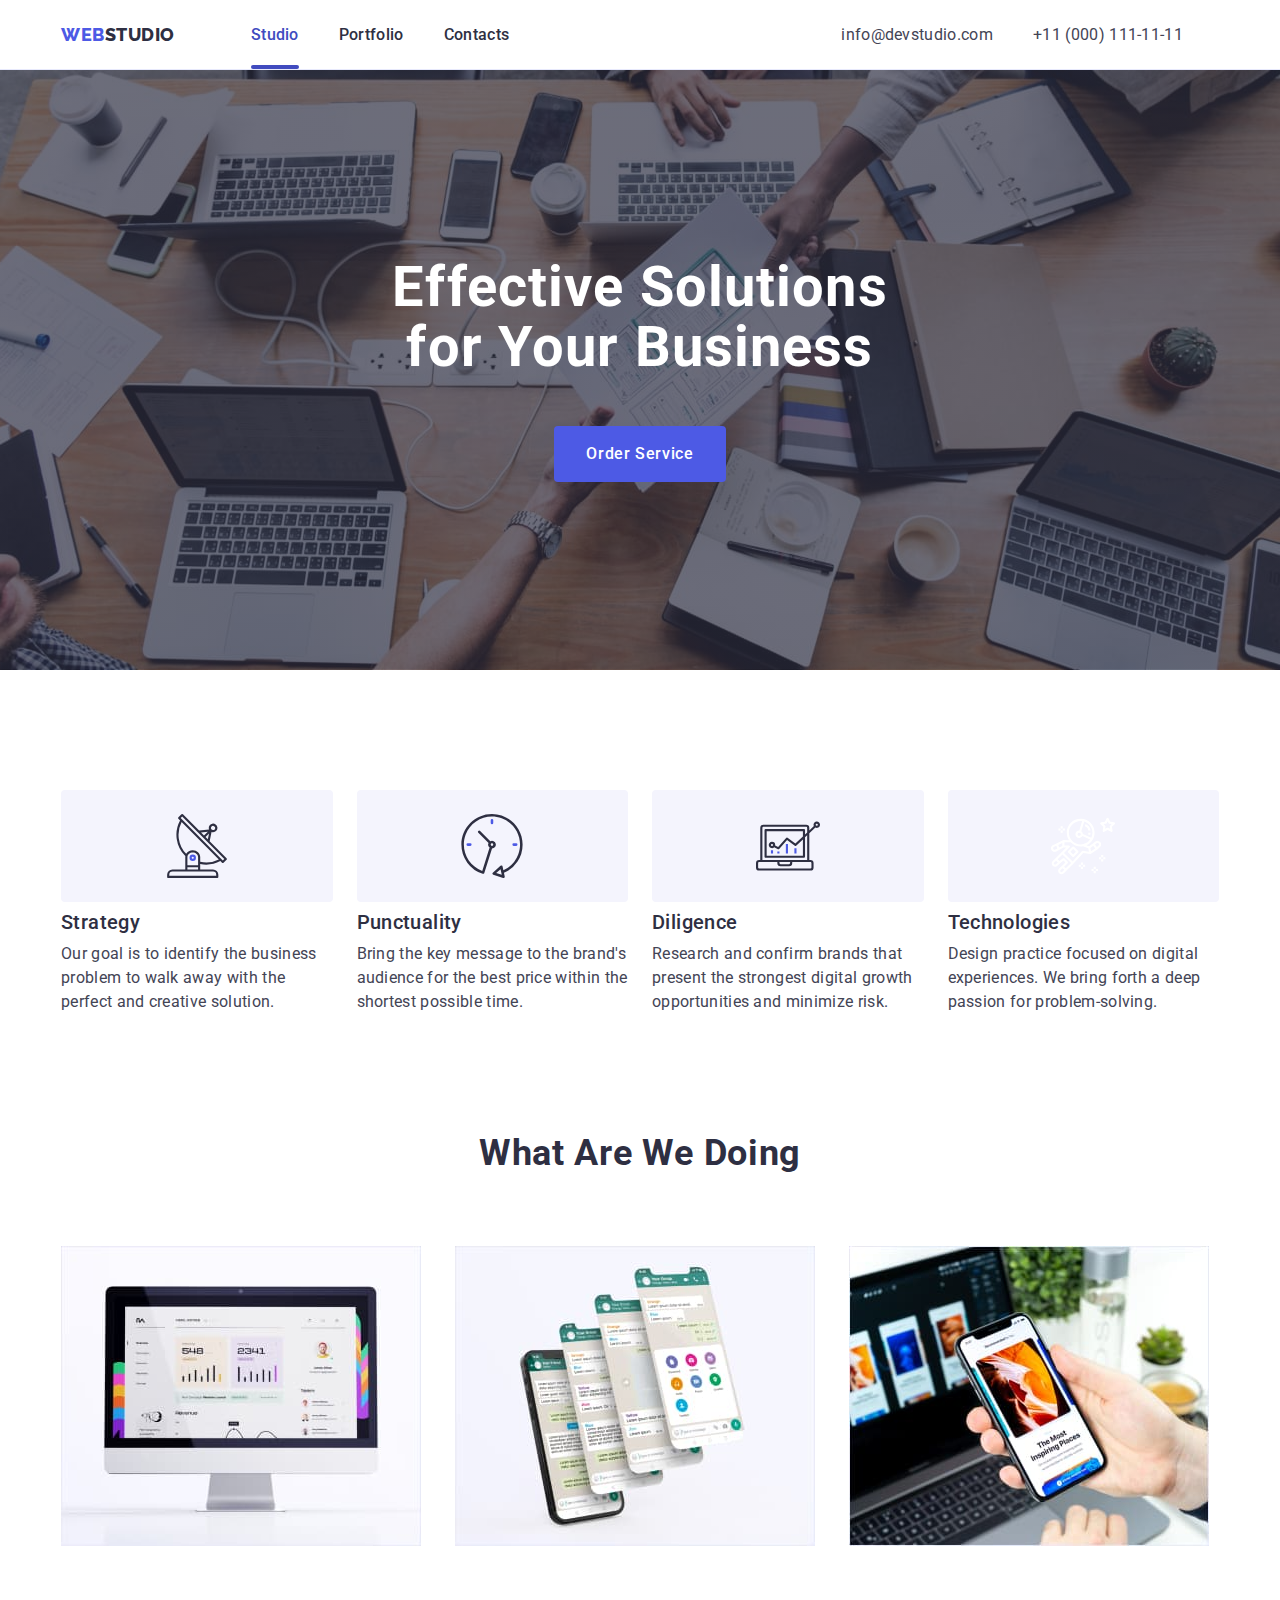
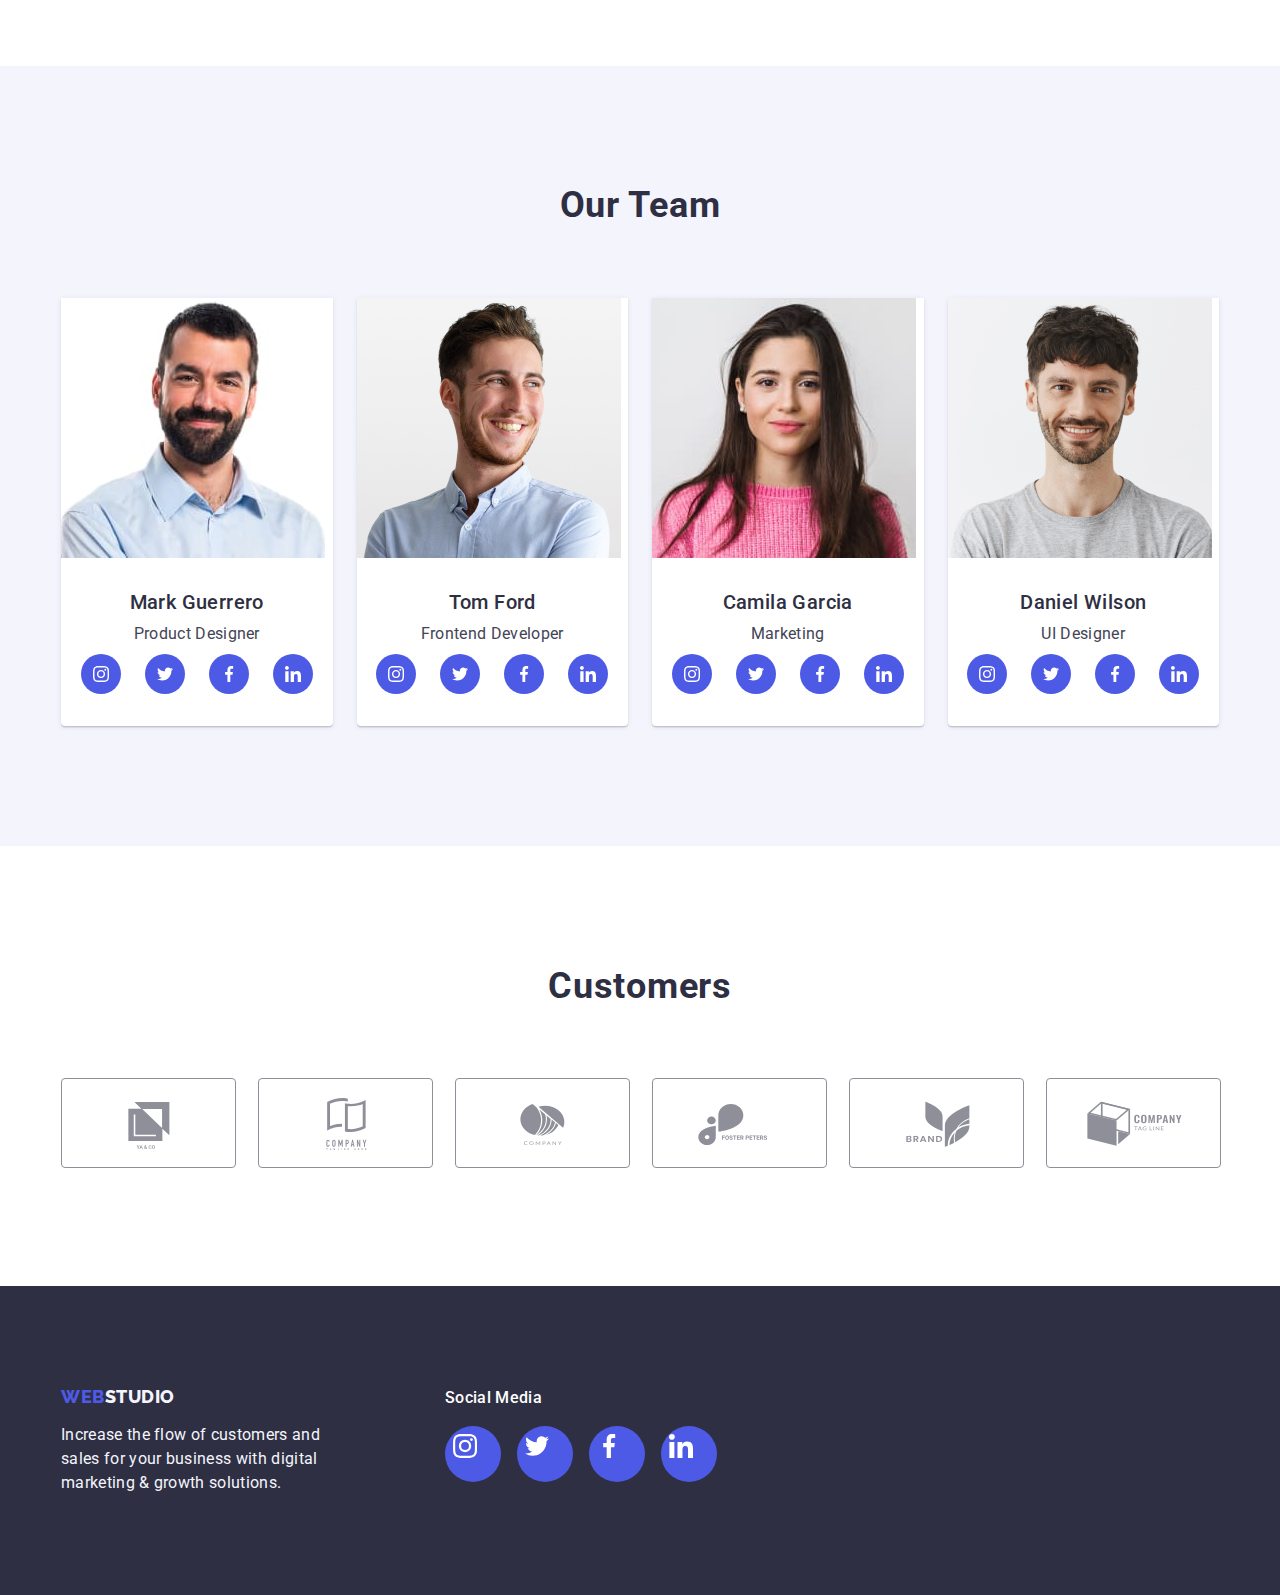
==== commit d73f1fde: "hw4 2" ====
--- a/index.html
+++ b/index.html
@@ -74,7 +74,7 @@
             <li class="page-info-item">
               <div class="info-svg-container">
                 <svg class="team-svg" width="64" height="64">
-                  <use xlink:href="./images/icons.svg#icon-antenna-1"></use>
+                  <use href="./images/icons.svg#icon-antenna-1"></use>
                 </svg>
               </div>
 
@@ -89,7 +89,7 @@
             <li class="page-info-item">
               <div class="info-svg-container">
                 <svg class="team-svg" width="64" height="64">
-                  <use xlink:href="./images/icons.svg#icon-clock-1"></use>
+                  <use href="./images/icons.svg#icon-clock-1"></use>
                 </svg>
               </div>
               <div class="page-info-content">
@@ -103,7 +103,7 @@
             <li class="page-info-item">
               <div class="info-svg-container">
                 <svg class="team-svg" width="64" height="64">
-                  <use xlink:href="./images/icons.svg#icon-diagram-1"></use>
+                  <use href="./images/icons.svg#icon-diagram-1"></use>
                 </svg>
               </div>
               <div class="page-info-content">
@@ -117,7 +117,7 @@
             <li class="page-info-item">
               <div class="info-svg-container">
                 <svg class="team-svg" width="64" height="64">
-                  <use xlink:href="./images/icons.svg#icon-astronaut-1"></use>
+                  <use href="./images/icons.svg#icon-astronaut-1"></use>
                 </svg>
               </div>
               <div class="page-info-content">
@@ -160,37 +160,37 @@
                 <p class="our-team-item-dscr">Product Designer</p>
                 <ul class="our-team-svg">
                   <li class="our-team-info-svg">
-                    <a href="">
-                      <svg class="team-svg" width="16" height="16">
-                        <use
-                          xlink:href="./images/icons.svg#icon-instagram-2"
-                        ></use>
-                      </svg>
-                    </a>
-                  </li>
-                  <li class="our-team-info-svg">
-                    <a href="">
-                      <svg class="team-svg" width="16" height="16">
-                        <use
-                          xlink:href="./images/icons.svg#icon-twitter-1"
-                        ></use>
-                      </svg>
-                    </a>
-                  </li>
-                  <li class="our-team-info-svg">
-                    <a href="">
-                      <svg class="team-svg" width="16" height="16">
-                        <use
-                          xlink:href="./images/icons.svg#icon-facebook-1"
-                        ></use>
-                      </svg>
-                    </a>
-                  </li>
-                  <li class="our-team-info-svg">
-                    <a href="">
-                      <svg class="team-svg" width="16" height="16">
-                        <use
-                          xlink:href="./images/icons.svg#icon-linkedin-1"
+                    <a class="our-team-link" href="">
+                      <svg class="team-svg" width="16" height="16">
+                        <use
+                          href="./images/icons.svg#icon-instagram-2"
+                        ></use>
+                      </svg>
+                    </a>
+                  </li>
+                  <li class="our-team-info-svg">
+                    <a class="our-team-link" href="">
+                      <svg class="team-svg" width="16" height="16">
+                        <use
+                          href="./images/icons.svg#icon-twitter-1"
+                        ></use>
+                      </svg>
+                    </a>
+                  </li>
+                  <li class="our-team-info-svg">
+                    <a class="our-team-link" href="">
+                      <svg class="team-svg" width="16" height="16">
+                        <use
+                          href="./images/icons.svg#icon-facebook-1"
+                        ></use>
+                      </svg>
+                    </a>
+                  </li>
+                  <li class="our-team-info-svg">
+                    <a class="our-team-link" href="">
+                      <svg class="team-svg" width="16" height="16">
+                        <use
+                          href="./images/icons.svg#icon-linkedin-1"
                         ></use>
                       </svg>
                     </a>
@@ -205,37 +205,37 @@
                 <p class="our-team-item-dscr">Frontend Developer</p>
                 <ul class="our-team-svg">
                   <li class="our-team-info-svg">
-                    <a href="">
-                      <svg class="team-svg" width="16" height="16">
-                        <use
-                          xlink:href="./images/icons.svg#icon-instagram-2"
-                        ></use>
-                      </svg>
-                    </a>
-                  </li>
-                  <li class="our-team-info-svg">
-                    <a href="">
-                      <svg class="team-svg" width="16" height="16">
-                        <use
-                          xlink:href="./images/icons.svg#icon-twitter-1"
-                        ></use>
-                      </svg>
-                    </a>
-                  </li>
-                  <li class="our-team-info-svg">
-                    <a href="">
-                      <svg class="team-svg" width="16" height="16">
-                        <use
-                          xlink:href="./images/icons.svg#icon-facebook-1"
-                        ></use>
-                      </svg>
-                    </a>
-                  </li>
-                  <li class="our-team-info-svg">
-                    <a href="">
-                      <svg class="team-svg" width="16" height="16">
-                        <use
-                          xlink:href="./images/icons.svg#icon-linkedin-1"
+                    <a class="our-team-link" href="">
+                      <svg class="team-svg" width="16" height="16">
+                        <use
+                          href="./images/icons.svg#icon-instagram-2"
+                        ></use>
+                      </svg>
+                    </a>
+                  </li>
+                  <li class="our-team-info-svg">
+                    <a class="our-team-link" href="">
+                      <svg class="team-svg" width="16" height="16">
+                        <use
+                          href="./images/icons.svg#icon-twitter-1"
+                        ></use>
+                      </svg>
+                    </a>
+                  </li>
+                  <li class="our-team-info-svg">
+                    <a class="our-team-link" href="">
+                      <svg class="team-svg" width="16" height="16">
+                        <use
+                          href="./images/icons.svg#icon-facebook-1"
+                        ></use>
+                      </svg>
+                    </a>
+                  </li>
+                  <li class="our-team-info-svg">
+                    <a class="our-team-link" href="">
+                      <svg class="team-svg" width="16" height="16">
+                        <use
+                          href="./images/icons.svg#icon-linkedin-1"
                         ></use>
                       </svg>
                     </a>
@@ -250,37 +250,37 @@
                 <p class="our-team-item-dscr">Marketing</p>
                 <ul class="our-team-svg">
                   <li class="our-team-info-svg">
-                    <a href="">
-                      <svg class="team-svg" width="16" height="16">
-                        <use
-                          xlink:href="./images/icons.svg#icon-instagram-2"
-                        ></use>
-                      </svg>
-                    </a>
-                  </li>
-                  <li class="our-team-info-svg">
-                    <a href="">
-                      <svg class="team-svg" width="16" height="16">
-                        <use
-                          xlink:href="./images/icons.svg#icon-twitter-1"
-                        ></use>
-                      </svg>
-                    </a>
-                  </li>
-                  <li class="our-team-info-svg">
-                    <a href="">
-                      <svg class="team-svg" width="16" height="16">
-                        <use
-                          xlink:href="./images/icons.svg#icon-facebook-1"
-                        ></use>
-                      </svg>
-                    </a>
-                  </li>
-                  <li class="our-team-info-svg">
-                    <a href="">
-                      <svg class="team-svg" width="16" height="16">
-                        <use
-                          xlink:href="./images/icons.svg#icon-linkedin-1"
+                    <a class="our-team-link" href="">
+                      <svg class="team-svg" width="16" height="16">
+                        <use
+                          href="./images/icons.svg#icon-instagram-2"
+                        ></use>
+                      </svg>
+                    </a>
+                  </li>
+                  <li class="our-team-info-svg">
+                    <a class="our-team-link" href="">
+                      <svg class="team-svg" width="16" height="16">
+                        <use
+                          href="./images/icons.svg#icon-twitter-1"
+                        ></use>
+                      </svg>
+                    </a>
+                  </li>
+                  <li class="our-team-info-svg">
+                    <a class="our-team-link" href="">
+                      <svg class="team-svg" width="16" height="16">
+                        <use
+                          href="./images/icons.svg#icon-facebook-1"
+                        ></use>
+                      </svg>
+                    </a>
+                  </li>
+                  <li class="our-team-info-svg">
+                    <a class="our-team-link" href="">
+                      <svg class="team-svg" width="16" height="16">
+                        <use
+                          href="./images/icons.svg#icon-linkedin-1"
                         ></use>
                       </svg>
                     </a>
@@ -295,37 +295,37 @@
                 <p class="our-team-item-dscr">UI Designer</p>
                 <ul class="our-team-svg">
                   <li class="our-team-info-svg">
-                    <a href="">
-                      <svg class="team-svg" width="16" height="16">
-                        <use
-                          xlink:href="./images/icons.svg#icon-instagram-2"
-                        ></use>
-                      </svg>
-                    </a>
-                  </li>
-                  <li class="our-team-info-svg">
-                    <a href="">
-                      <svg class="team-svg" width="16" height="16">
-                        <use
-                          xlink:href="./images/icons.svg#icon-twitter-1"
-                        ></use>
-                      </svg>
-                    </a>
-                  </li>
-                  <li class="our-team-info-svg">
-                    <a href="">
-                      <svg class="team-svg" width="16" height="16">
-                        <use
-                          xlink:href="./images/icons.svg#icon-facebook-1"
-                        ></use>
-                      </svg>
-                    </a>
-                  </li>
-                  <li class="our-team-info-svg">
-                    <a href="">
-                      <svg class="team-svg" width="16" height="16">
-                        <use
-                          xlink:href="./images/icons.svg#icon-linkedin-1"
+                    <a class="our-team-link" href="">
+                      <svg class="team-svg" width="16" height="16">
+                        <use
+                          href="./images/icons.svg#icon-instagram-2"
+                        ></use>
+                      </svg>
+                    </a>
+                  </li>
+                  <li class="our-team-info-svg">
+                    <a class="our-team-link" href="">
+                      <svg class="team-svg" width="16" height="16">
+                        <use
+                          href="./images/icons.svg#icon-twitter-1"
+                        ></use>
+                      </svg>
+                    </a>
+                  </li>
+                  <li class="our-team-info-svg">
+                    <a class="our-team-link" href="">
+                      <svg class="team-svg" width="16" height="16">
+                        <use
+                          href="./images/icons.svg#icon-facebook-1"
+                        ></use>
+                      </svg>
+                    </a>
+                  </li>
+                  <li class="our-team-info-svg">
+                    <a class="our-team-link" href="">
+                      <svg class="team-svg" width="16" height="16">
+                        <use
+                          href="./images/icons.svg#icon-linkedin-1"
                         ></use>
                       </svg>
                     </a>
@@ -432,7 +432,7 @@
         <button class="modal-btn" data-modal-close>
           <svg class="modal-svg" width="8" height="8">
             <use
-              xlink:href="./images/icons.svg#icon-close-black-18dp-2-1"
+              href="./images/icons.svg#icon-close-black-18dp-2-1"
             ></use>
           </svg>
         </button>
--- a/css/styles.css
+++ b/css/styles.css
@@ -87,7 +87,7 @@
 .header {
   background-color: white;
   text-align: center;
-
+   box-shadow: 0px 2px 1px rgba(46, 47, 66, 0.08), 0px 1px 1px rgba(46, 47, 66, 0.16), 0px 1px 6px rgba(46, 47, 66, 0.08);
   border-bottom: 1px solid var(--CORNFLOWER);
 }
 
@@ -95,11 +95,11 @@
   content: "";
   height: 4px;
   width: 100%;
-  background-color: var(--iris);
+  background-color: var(--hover-link);
   border-radius: 2px;
   display: flex;
   position: absolute;
-  bottom: -2px;
+  bottom: -1px;
   left: 0;
 }
 
@@ -147,10 +147,11 @@
   line-height: 24px;
   letter-spacing: 0.32px;
   position: relative;
+  transition:  250ms cubic-bezier(0.4, 0, 0.2, 1);
 }
 
 .header-hover {
-  color: var(--iris);
+  color: var(--hover-link);
 }
 
 .contacts {
@@ -170,6 +171,7 @@
   font-weight: 400;
   line-height: 24px;
   letter-spacing: 0.32px;
+  transition: color 250ms cubic-bezier(0.4, 0, 0.2, 1);
 }
 
 .contacts-list {
@@ -226,6 +228,7 @@
   border-radius: 4px;
   border: none;
   min-width: 169px;
+  transition: color 250ms cubic-bezier(0.4, 0, 0.2, 1);
 }
 
 .hero-btn:hover,
@@ -326,7 +329,7 @@
 }
 /*Section 4*/
 
-.our-team-info-svg {
+.our-team-link {
   background-color: var(--iris);
   height: 40px;
   width: 40px;
@@ -334,7 +337,6 @@
   display: flex;
   justify-content: center;
   align-items: center;
-  gap: 24px;
   transition: background-color 250ms cubic-bezier(0.4, 0, 0.2, 1);
 }
 
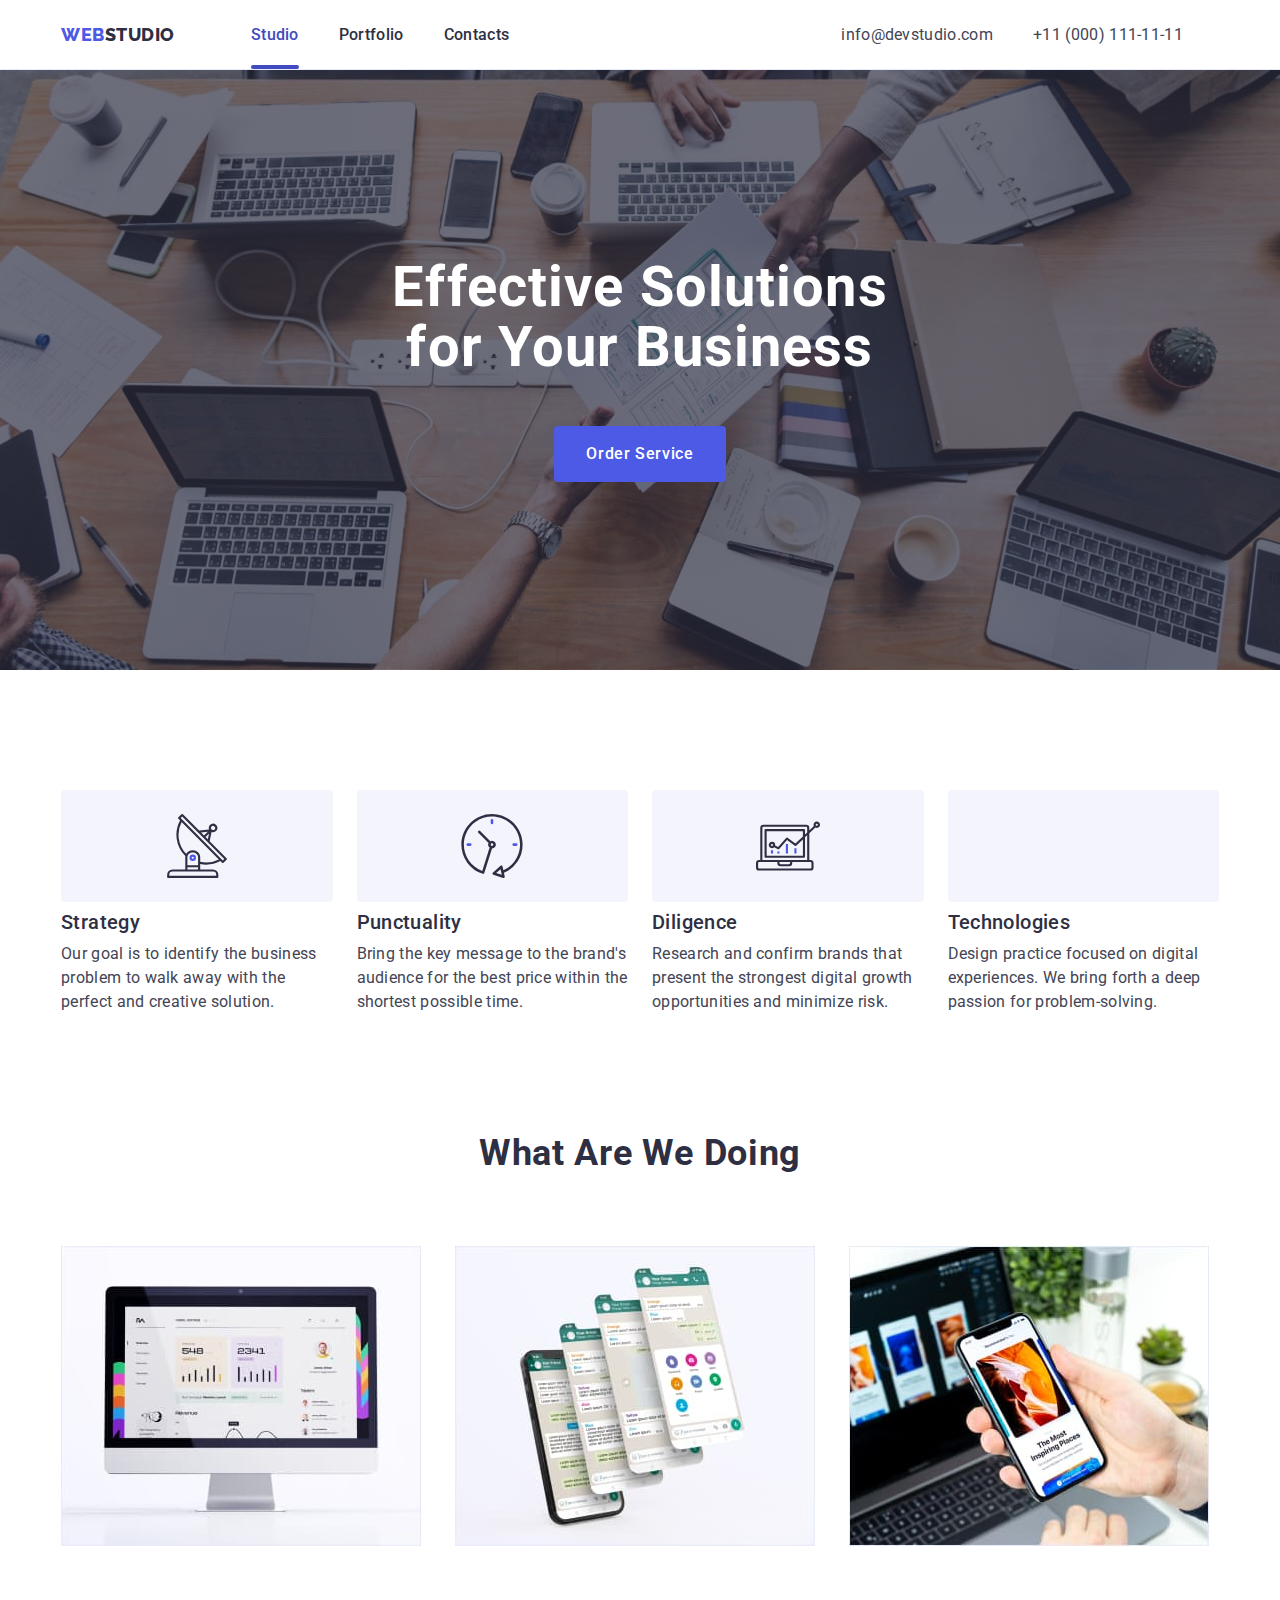
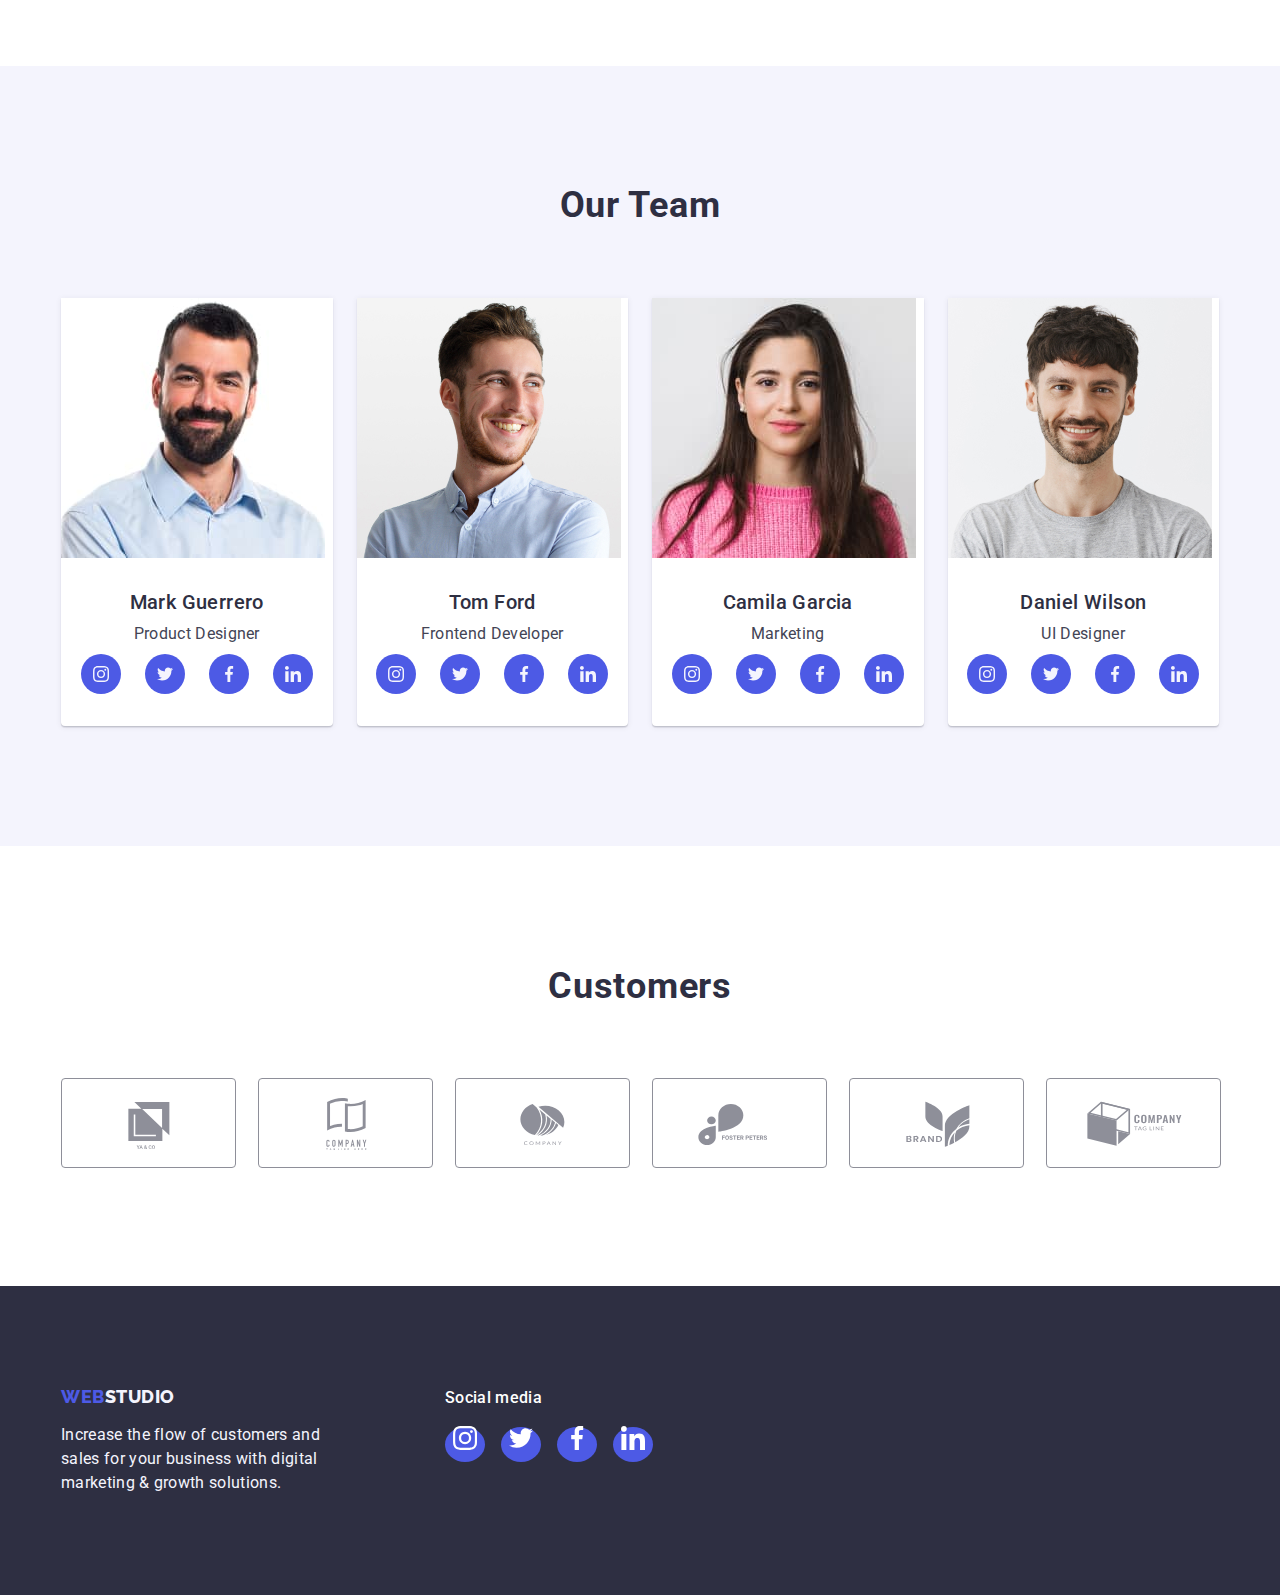
==== commit 2ec2a0bc: "hw4 3" ====
--- a/index.html
+++ b/index.html
@@ -336,61 +336,63 @@
           </ul>
         </div>
       </section>
+
+      <section class="customers-info">
+        <div class="container">
+          <h2 class="customers-title">customers</h2>
+          <ul class="customers-list list">
+            <li class="customers-item">
+              <a href="" class="customers-link">
+                <svg class="customers-svg" width="104" height="56">
+                  <use href="./images/icons.svg#icon-Logo"></use>
+                </svg>
+              </a>
+            </li>
+            <li class="customers-item">
+              <a href="" class="customers-link">
+                <svg class="customers-svg" width="104" height="56">
+                  <use href="./images/icons.svg#icon-Logo-1"></use>
+                </svg>
+              </a>
+            </li>
+            <li class="customers-item">
+              <a href="" class="customers-link">
+                <svg class="customers-svg" width="104" height="56">
+                  <use href="./images/icons.svg#icon-Logo-2"></use>
+                </svg>
+              </a>
+            </li>
+            <li class="customers-item">
+              <a href="" class="customers-link">
+                <svg class="customers-svg" width="104" height="56">
+                  <use href="./images/icons.svg#icon-Logo-3"></use>
+                </svg>
+              </a>
+            </li>
+            <li class="customers-item">
+              <a href="" class="customers-link">
+                <svg class="customers-svg" width="104" height="56">
+                  <use href="./images/icons.svg#icon-Logo-4"></use>
+                </svg>
+              </a>
+            </li>
+            <li class="customers-item">
+              <a href="" class="customers-link">
+                <svg class="customers-svg" width="104" height="56">
+                  <use href="./images/icons.svg#icon-Logo-5"></use>
+                </svg>
+              </a>
+            </li>
+          </ul>
+        </div>
+      </section>
     </main>
 
-    <section class="customers-info">
-      <div class="container">
-        <h2 class="customers-title">customers</h2>
-        <ul class="customers-list list">
-          <li class="customers-item">
-            <a href="" class="customers-link">
-              <svg class="customers-svg" width="104" height="56">
-                <use href="./images/icons.svg#icon-Logo"></use>
-              </svg>
-            </a>
-          </li>
-          <li class="customers-item">
-            <a href="" class="customers-link">
-              <svg class="customers-svg" width="104" height="56">
-                <use href="./images/icons.svg#icon-Logo-1"></use>
-              </svg>
-            </a>
-          </li>
-          <li class="customers-item">
-            <a href="" class="customers-link">
-              <svg class="customers-svg" width="104" height="56">
-                <use href="./images/icons.svg#icon-Logo-2"></use>
-              </svg>
-            </a>
-          </li>
-          <li class="customers-item">
-            <a href="" class="customers-link">
-              <svg class="customers-svg" width="104" height="56">
-                <use href="./images/icons.svg#icon-Logo-3"></use>
-              </svg>
-            </a>
-          </li>
-          <li class="customers-item">
-            <a href="" class="customers-link">
-              <svg class="customers-svg" width="104" height="56">
-                <use href="./images/icons.svg#icon-Logo-4"></use>
-              </svg>
-            </a>
-          </li>
-          <li class="customers-item">
-            <a href="" class="customers-link">
-              <svg class="customers-svg" width="104" height="56">
-                <use href="./images/icons.svg#icon-Logo-5"></use>
-              </svg>
-            </a>
-          </li>
-        </ul>
-      </div>
-    </section>
+
 
     <footer class="footer">
       <div class="container footer-container">
-        <div class="footer-section1">
+        <div class="footer-section-one">
           <a class="link logo footer-logo" href="./index.html"
             >Web<span class="footer-logo-text">Studio</span>
           </a>
@@ -399,28 +401,40 @@
             digital marketing & growth solutions.
           </p>
         </div>
-        <div class="footer-section2">
-          <p class="footer-section2-title">Social Media</p>
-          <ul class="footer-section2-list list">
-            <li class="footer-section2-item">
-              <svg class="footer-section2-icon" width="24" height="24">
+        <div class="footer-section-two">
+          <p class="footer-section-two-title">Social media</p>
+          <ul class="footer-section-two-list list">
+            <li class="footer-section-two-item">
+              <a href="" class="footer-section-two-link">
+
+              <svg class="footer-section-two-icon" width="24" height="24">
                 <use href="./images/icons.svg#icon-instagram-2"></use>
               </svg>
-            </li>
-            <li class="footer-section2-item">
-              <svg class="footer-section2-icon" width="24" height="24">
+              </a>
+            </li>
+            <li class="footer-section-two-item">
+              <a href="" class="footer-section-two-link">
+
+              <svg class="footer-section-two-icon" width="24" height="24">
                 <use href="./images/icons.svg#icon-twitter-1"></use>
               </svg>
-            </li>
-            <li class="footer-section2-item">
-              <svg class="footer-section2-icon" width="24" height="24">
+              </a>
+            </li>
+            <li class="footer-section-two-item">
+              <a href="" class="footer-section-two-link">
+
+              <svg class="footer-section-two-icon" width="24" height="24">
                 <use href="./images/icons.svg#icon-facebook-1"></use>
               </svg>
-            </li>
-            <li class="footer-section2-item">
-              <svg class="footer-section2-icon" width="24" height="24">
+              </a>
+            </li>
+            <li class="footer-section-two-item">
+              <a href="" class="footer-section-two-link">
+
+              <svg class="footer-section-two-icon" width="24" height="24">
                 <use href="./images/icons.svg#icon-linkedin-1"></use>
               </svg>
+              </a>
             </li>
           </ul>
         </div>
--- a/css/styles.css
+++ b/css/styles.css
@@ -147,7 +147,7 @@
   line-height: 24px;
   letter-spacing: 0.32px;
   position: relative;
-  transition:  250ms cubic-bezier(0.4, 0, 0.2, 1);
+  transition: color 250ms cubic-bezier(0.4, 0, 0.2, 1);
 }
 
 .header-hover {
@@ -228,7 +228,7 @@
   border-radius: 4px;
   border: none;
   min-width: 169px;
-  transition: color 250ms cubic-bezier(0.4, 0, 0.2, 1);
+  transition: background-color 250ms cubic-bezier(0.4, 0, 0.2, 1);
 }
 
 .hero-btn:hover,
@@ -333,19 +333,21 @@
   background-color: var(--iris);
   height: 40px;
   width: 40px;
-  border-radius: 100px;
+  border-radius: 50%;
   display: flex;
   justify-content: center;
   align-items: center;
   transition: background-color 250ms cubic-bezier(0.4, 0, 0.2, 1);
-}
-
-.our-team-info-svg:hover {
+
+}
+
+.our-team-link:hover, 
+.our-team-link:focus {
   background-color: var(--hover-link);
 }
 
 .team-svg {
-  fill: white;
+  fill: var(--CLOUD);
 }
 
 .our-team-svg {
@@ -465,7 +467,11 @@
 
 .footer-container {
   display: flex;
-  gap: 120px;
+  align-items: baseline;
+}
+
+.footer-section-one{
+  margin-right: 120px;
 }
 
 .footer {
@@ -494,7 +500,7 @@
   width: 264px;
 }
 
-.footer-section2-title {
+.footer-section-two-title {
   color: var(--WHITE);
   font-size: 16px;
   font-weight: 500;
@@ -503,11 +509,11 @@
   margin-bottom: 16px;
 }
 
-.footer-section2-list {
+.footer-section-two-list {
   gap: 16px;
 }
 
-.footer-section2-item {
+.footer-section-two-link {
   border-radius: 50%;
   padding: 8px;
   background-color: var(--iris);
@@ -516,11 +522,11 @@
   cursor: pointer;
 }
 
-.footer-section2-item:hover {
+.footer-section-two-item:hover {
   background-color: var(--GREEN);
 }
 
-.footer-section2-icon {
+.footer-section-two-icon {
   fill: var(--WHITE);
 }
 
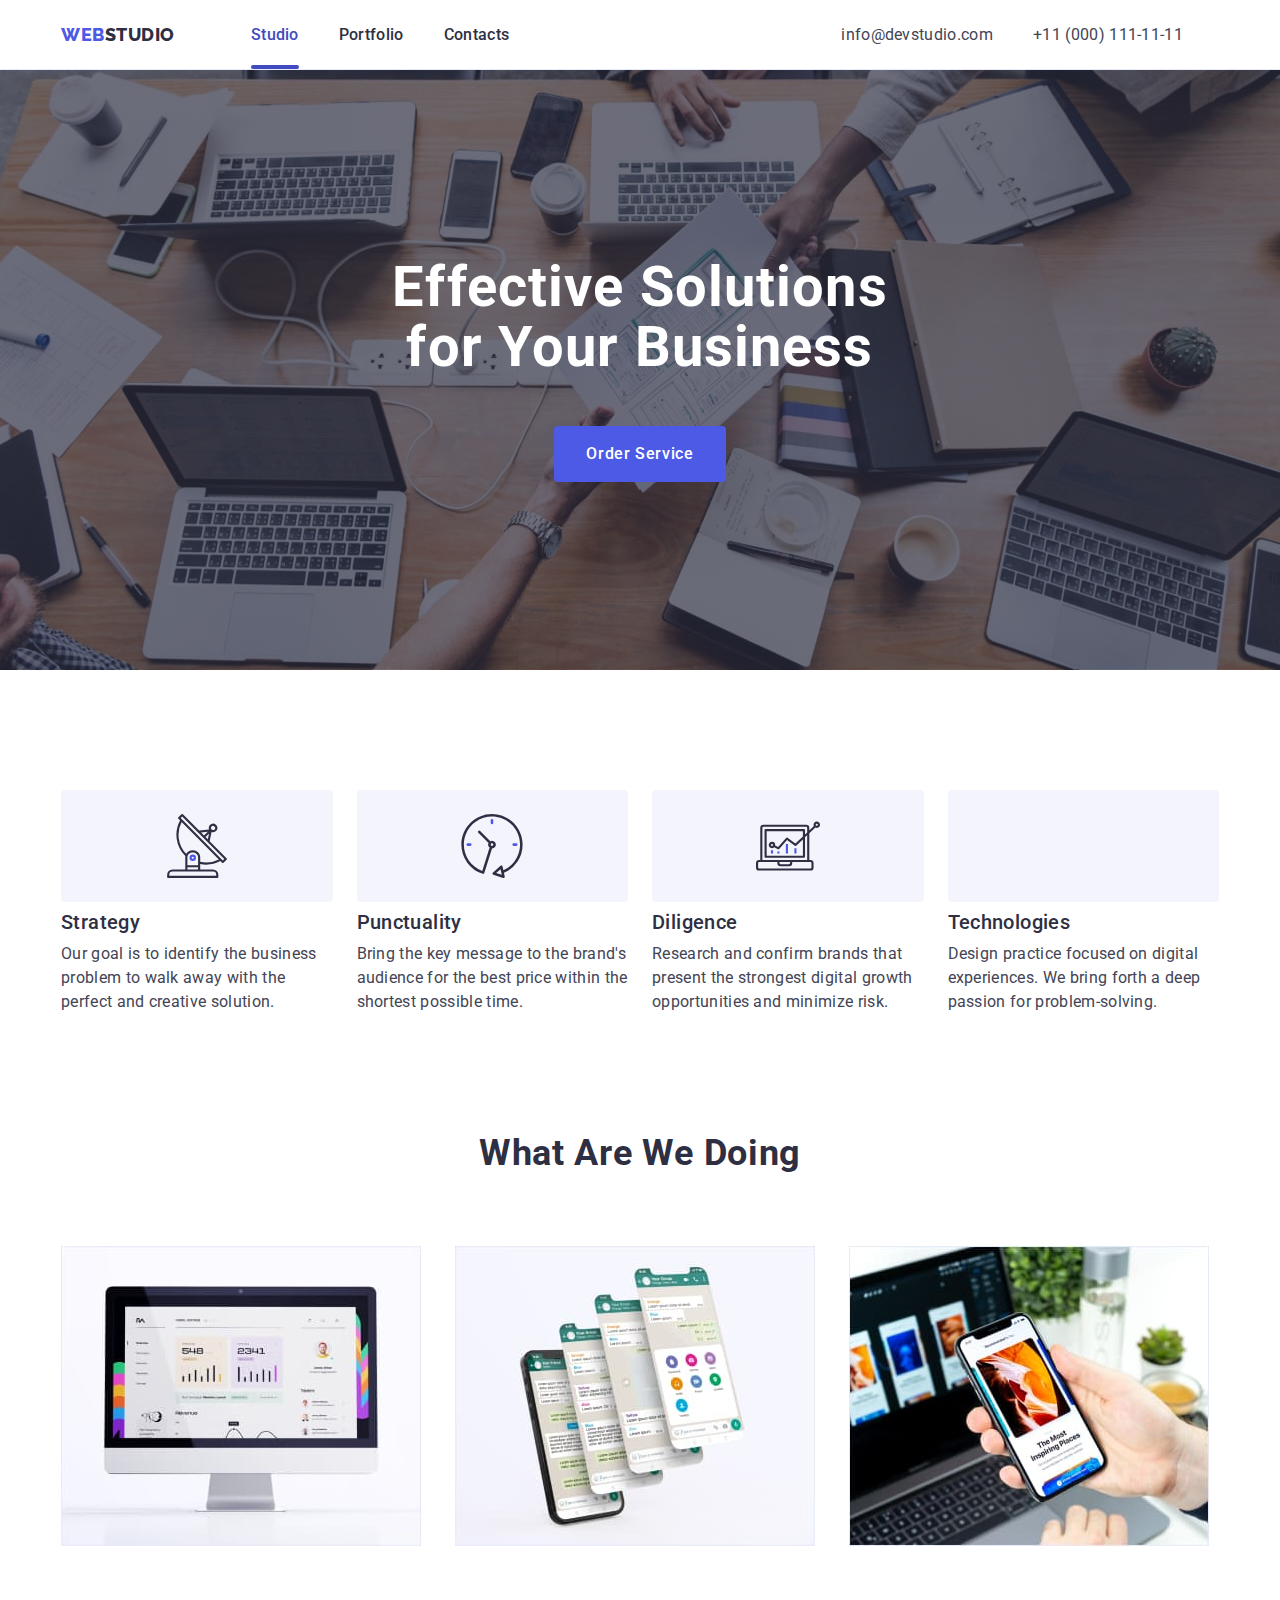
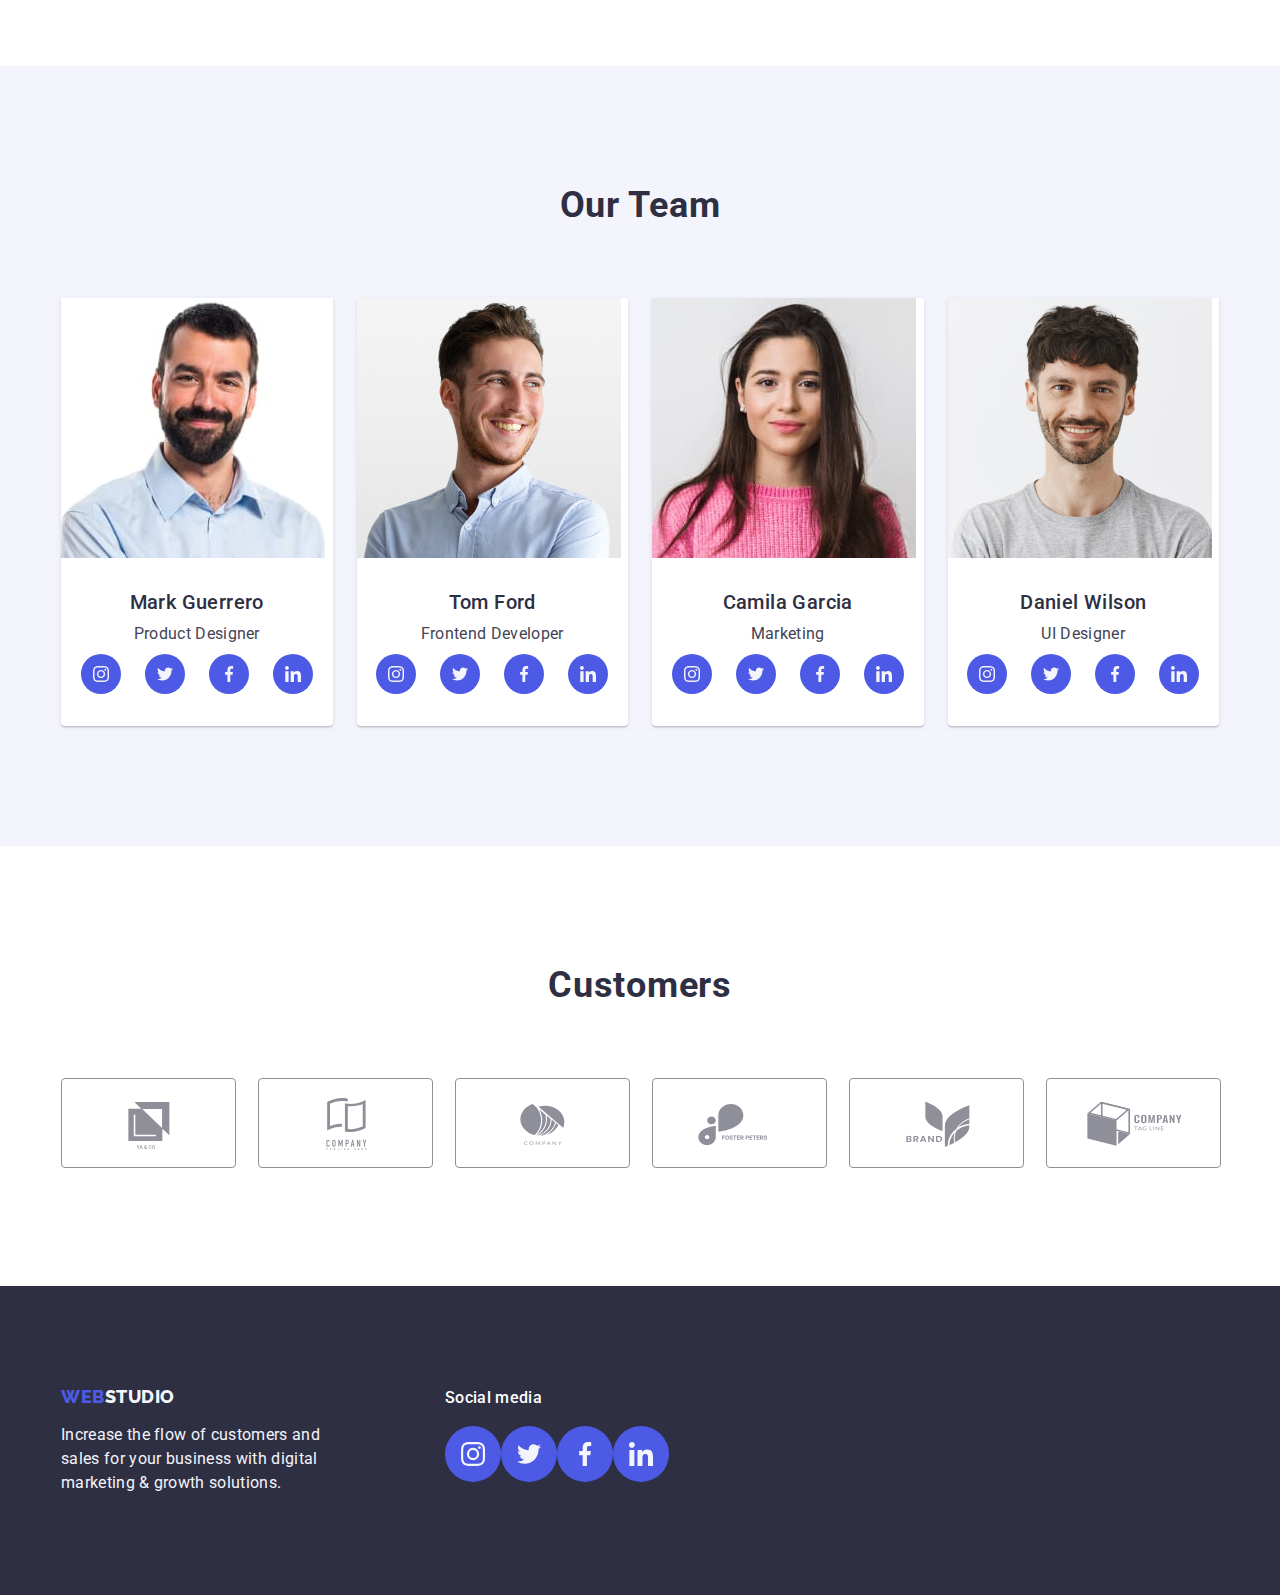
==== commit c9387bbe: "hw4 3" ====
--- a/index.html
+++ b/index.html
@@ -162,36 +162,28 @@
                   <li class="our-team-info-svg">
                     <a class="our-team-link" href="">
                       <svg class="team-svg" width="16" height="16">
-                        <use
-                          href="./images/icons.svg#icon-instagram-2"
-                        ></use>
-                      </svg>
-                    </a>
-                  </li>
-                  <li class="our-team-info-svg">
-                    <a class="our-team-link" href="">
-                      <svg class="team-svg" width="16" height="16">
-                        <use
-                          href="./images/icons.svg#icon-twitter-1"
-                        ></use>
-                      </svg>
-                    </a>
-                  </li>
-                  <li class="our-team-info-svg">
-                    <a class="our-team-link" href="">
-                      <svg class="team-svg" width="16" height="16">
-                        <use
-                          href="./images/icons.svg#icon-facebook-1"
-                        ></use>
-                      </svg>
-                    </a>
-                  </li>
-                  <li class="our-team-info-svg">
-                    <a class="our-team-link" href="">
-                      <svg class="team-svg" width="16" height="16">
-                        <use
-                          href="./images/icons.svg#icon-linkedin-1"
-                        ></use>
+                        <use href="./images/icons.svg#icon-instagram-2"></use>
+                      </svg>
+                    </a>
+                  </li>
+                  <li class="our-team-info-svg">
+                    <a class="our-team-link" href="">
+                      <svg class="team-svg" width="16" height="16">
+                        <use href="./images/icons.svg#icon-twitter-1"></use>
+                      </svg>
+                    </a>
+                  </li>
+                  <li class="our-team-info-svg">
+                    <a class="our-team-link" href="">
+                      <svg class="team-svg" width="16" height="16">
+                        <use href="./images/icons.svg#icon-facebook-1"></use>
+                      </svg>
+                    </a>
+                  </li>
+                  <li class="our-team-info-svg">
+                    <a class="our-team-link" href="">
+                      <svg class="team-svg" width="16" height="16">
+                        <use href="./images/icons.svg#icon-linkedin-1"></use>
                       </svg>
                     </a>
                   </li>
@@ -207,36 +199,28 @@
                   <li class="our-team-info-svg">
                     <a class="our-team-link" href="">
                       <svg class="team-svg" width="16" height="16">
-                        <use
-                          href="./images/icons.svg#icon-instagram-2"
-                        ></use>
-                      </svg>
-                    </a>
-                  </li>
-                  <li class="our-team-info-svg">
-                    <a class="our-team-link" href="">
-                      <svg class="team-svg" width="16" height="16">
-                        <use
-                          href="./images/icons.svg#icon-twitter-1"
-                        ></use>
-                      </svg>
-                    </a>
-                  </li>
-                  <li class="our-team-info-svg">
-                    <a class="our-team-link" href="">
-                      <svg class="team-svg" width="16" height="16">
-                        <use
-                          href="./images/icons.svg#icon-facebook-1"
-                        ></use>
-                      </svg>
-                    </a>
-                  </li>
-                  <li class="our-team-info-svg">
-                    <a class="our-team-link" href="">
-                      <svg class="team-svg" width="16" height="16">
-                        <use
-                          href="./images/icons.svg#icon-linkedin-1"
-                        ></use>
+                        <use href="./images/icons.svg#icon-instagram-2"></use>
+                      </svg>
+                    </a>
+                  </li>
+                  <li class="our-team-info-svg">
+                    <a class="our-team-link" href="">
+                      <svg class="team-svg" width="16" height="16">
+                        <use href="./images/icons.svg#icon-twitter-1"></use>
+                      </svg>
+                    </a>
+                  </li>
+                  <li class="our-team-info-svg">
+                    <a class="our-team-link" href="">
+                      <svg class="team-svg" width="16" height="16">
+                        <use href="./images/icons.svg#icon-facebook-1"></use>
+                      </svg>
+                    </a>
+                  </li>
+                  <li class="our-team-info-svg">
+                    <a class="our-team-link" href="">
+                      <svg class="team-svg" width="16" height="16">
+                        <use href="./images/icons.svg#icon-linkedin-1"></use>
                       </svg>
                     </a>
                   </li>
@@ -252,36 +236,28 @@
                   <li class="our-team-info-svg">
                     <a class="our-team-link" href="">
                       <svg class="team-svg" width="16" height="16">
-                        <use
-                          href="./images/icons.svg#icon-instagram-2"
-                        ></use>
-                      </svg>
-                    </a>
-                  </li>
-                  <li class="our-team-info-svg">
-                    <a class="our-team-link" href="">
-                      <svg class="team-svg" width="16" height="16">
-                        <use
-                          href="./images/icons.svg#icon-twitter-1"
-                        ></use>
-                      </svg>
-                    </a>
-                  </li>
-                  <li class="our-team-info-svg">
-                    <a class="our-team-link" href="">
-                      <svg class="team-svg" width="16" height="16">
-                        <use
-                          href="./images/icons.svg#icon-facebook-1"
-                        ></use>
-                      </svg>
-                    </a>
-                  </li>
-                  <li class="our-team-info-svg">
-                    <a class="our-team-link" href="">
-                      <svg class="team-svg" width="16" height="16">
-                        <use
-                          href="./images/icons.svg#icon-linkedin-1"
-                        ></use>
+                        <use href="./images/icons.svg#icon-instagram-2"></use>
+                      </svg>
+                    </a>
+                  </li>
+                  <li class="our-team-info-svg">
+                    <a class="our-team-link" href="">
+                      <svg class="team-svg" width="16" height="16">
+                        <use href="./images/icons.svg#icon-twitter-1"></use>
+                      </svg>
+                    </a>
+                  </li>
+                  <li class="our-team-info-svg">
+                    <a class="our-team-link" href="">
+                      <svg class="team-svg" width="16" height="16">
+                        <use href="./images/icons.svg#icon-facebook-1"></use>
+                      </svg>
+                    </a>
+                  </li>
+                  <li class="our-team-info-svg">
+                    <a class="our-team-link" href="">
+                      <svg class="team-svg" width="16" height="16">
+                        <use href="./images/icons.svg#icon-linkedin-1"></use>
                       </svg>
                     </a>
                   </li>
@@ -297,36 +273,28 @@
                   <li class="our-team-info-svg">
                     <a class="our-team-link" href="">
                       <svg class="team-svg" width="16" height="16">
-                        <use
-                          href="./images/icons.svg#icon-instagram-2"
-                        ></use>
-                      </svg>
-                    </a>
-                  </li>
-                  <li class="our-team-info-svg">
-                    <a class="our-team-link" href="">
-                      <svg class="team-svg" width="16" height="16">
-                        <use
-                          href="./images/icons.svg#icon-twitter-1"
-                        ></use>
-                      </svg>
-                    </a>
-                  </li>
-                  <li class="our-team-info-svg">
-                    <a class="our-team-link" href="">
-                      <svg class="team-svg" width="16" height="16">
-                        <use
-                          href="./images/icons.svg#icon-facebook-1"
-                        ></use>
-                      </svg>
-                    </a>
-                  </li>
-                  <li class="our-team-info-svg">
-                    <a class="our-team-link" href="">
-                      <svg class="team-svg" width="16" height="16">
-                        <use
-                          href="./images/icons.svg#icon-linkedin-1"
-                        ></use>
+                        <use href="./images/icons.svg#icon-instagram-2"></use>
+                      </svg>
+                    </a>
+                  </li>
+                  <li class="our-team-info-svg">
+                    <a class="our-team-link" href="">
+                      <svg class="team-svg" width="16" height="16">
+                        <use href="./images/icons.svg#icon-twitter-1"></use>
+                      </svg>
+                    </a>
+                  </li>
+                  <li class="our-team-info-svg">
+                    <a class="our-team-link" href="">
+                      <svg class="team-svg" width="16" height="16">
+                        <use href="./images/icons.svg#icon-facebook-1"></use>
+                      </svg>
+                    </a>
+                  </li>
+                  <li class="our-team-info-svg">
+                    <a class="our-team-link" href="">
+                      <svg class="team-svg" width="16" height="16">
+                        <use href="./images/icons.svg#icon-linkedin-1"></use>
                       </svg>
                     </a>
                   </li>
@@ -339,7 +307,7 @@
 
       <section class="customers-info">
         <div class="container">
-          <h2 class="customers-title">customers</h2>
+          <h2 class="customers-title">Customers</h2>
           <ul class="customers-list list">
             <li class="customers-item">
               <a href="" class="customers-link">
@@ -387,8 +355,6 @@
         </div>
       </section>
     </main>
-
-
 
     <footer class="footer">
       <div class="container footer-container">
@@ -406,34 +372,30 @@
           <ul class="footer-section-two-list list">
             <li class="footer-section-two-item">
               <a href="" class="footer-section-two-link">
-
-              <svg class="footer-section-two-icon" width="24" height="24">
-                <use href="./images/icons.svg#icon-instagram-2"></use>
-              </svg>
+                <svg class="footer-section-two-icon" width="24" height="24">
+                  <use href="./images/icons.svg#icon-instagram-2"></use>
+                </svg>
               </a>
             </li>
             <li class="footer-section-two-item">
               <a href="" class="footer-section-two-link">
-
-              <svg class="footer-section-two-icon" width="24" height="24">
-                <use href="./images/icons.svg#icon-twitter-1"></use>
-              </svg>
+                <svg class="footer-section-two-icon" width="24" height="24">
+                  <use href="./images/icons.svg#icon-twitter-1"></use>
+                </svg>
               </a>
             </li>
             <li class="footer-section-two-item">
               <a href="" class="footer-section-two-link">
-
-              <svg class="footer-section-two-icon" width="24" height="24">
-                <use href="./images/icons.svg#icon-facebook-1"></use>
-              </svg>
+                <svg class="footer-section-two-icon" width="24" height="24">
+                  <use href="./images/icons.svg#icon-facebook-1"></use>
+                </svg>
               </a>
             </li>
             <li class="footer-section-two-item">
               <a href="" class="footer-section-two-link">
-
-              <svg class="footer-section-two-icon" width="24" height="24">
-                <use href="./images/icons.svg#icon-linkedin-1"></use>
-              </svg>
+                <svg class="footer-section-two-icon" width="24" height="24">
+                  <use href="./images/icons.svg#icon-linkedin-1"></use>
+                </svg>
               </a>
             </li>
           </ul>
@@ -443,11 +405,9 @@
 
     <div class="backdrop is-hidden" data-modal>
       <div class="modal">
-        <button class="modal-btn" data-modal-close>
+        <button type="button" class="modal-btn" data-modal-close>
           <svg class="modal-svg" width="8" height="8">
-            <use
-              href="./images/icons.svg#icon-close-black-18dp-2-1"
-            ></use>
+            <use href="./images/icons.svg#icon-close-black-18dp-2-1"></use>
           </svg>
         </button>
       </div>
--- a/css/styles.css
+++ b/css/styles.css
@@ -39,20 +39,29 @@
 }
 
 .is-hidden {
-  display: none;
+  opacity: 0;
+  visibility: hidden;
+  pointer-events: none;
 }
 
 .modal {
   width: 408px;
-  height: 584px;
+  min-height: 584px;
   flex-shrink: 0;
   border-radius: 4px;
   background: var(--DAIRY, #fcfcfc);
   box-shadow: 0px 2px 1px 0px rgba(0, 0, 0, 0.2),
     0px 1px 3px 0px rgba(0, 0, 0, 0.12), 0px 1px 1px 0px rgba(0, 0, 0, 0.14);
+  transition: transform 250ms cubic-bezier(0.4, 0, 0.2, 1);
 }
 
 .modal-svg {
+  transition: fill 250ms cubic-bezier(0.4, 0, 0.2, 1);
+}
+
+.modal-btn:hover .modal.svg,
+.modal-btn:focus .modal.svg {
+  fill: var(--WHITE);
 }
 
 .backdrop {
@@ -62,6 +71,8 @@
   width: 100%;
   height: 100%;
   background-color: var(--NAVY-BLUE-modal);
+  transition: opacity 250ms cubic-bezier(0.4, 0, 0.2, 1),
+    visibility 250ms cubic-bezier(0.4, 0, 0.2, 1);
 }
 
 .modal {
@@ -81,13 +92,26 @@
   height: 24px;
   background-color: var(--CORNFLOWER);
   border: 1px solid rgba(0, 0, 0, 0.1);
+  display: flex;
+  align-items: center;
+  justify-content: center;
+  cursor: pointer;
+  transition: background-color 250ms cubic-bezier(0.4, 0, 0.2, 1),
+    border 250ms cubic-bezier(0.4, 0, 0.2, 1);
+}
+
+.modal-btn:hover,
+.modal-btn:focus {
+  background-color: var(--hover-link);
+  border: none;
 }
 
 /*HEADER*/
 .header {
   background-color: white;
   text-align: center;
-   box-shadow: 0px 2px 1px rgba(46, 47, 66, 0.08), 0px 1px 1px rgba(46, 47, 66, 0.16), 0px 1px 6px rgba(46, 47, 66, 0.08);
+  box-shadow: 0px 2px 1px rgba(46, 47, 66, 0.08),
+    0px 1px 1px rgba(46, 47, 66, 0.16), 0px 1px 6px rgba(46, 47, 66, 0.08);
   border-bottom: 1px solid var(--CORNFLOWER);
 }
 
@@ -338,10 +362,9 @@
   justify-content: center;
   align-items: center;
   transition: background-color 250ms cubic-bezier(0.4, 0, 0.2, 1);
-
-}
-
-.our-team-link:hover, 
+}
+
+.our-team-link:hover,
 .our-team-link:focus {
   background-color: var(--hover-link);
 }
@@ -426,10 +449,10 @@
   text-align: center;
   font-size: 36px;
   font-weight: 700;
-  line-height: 40px;
   letter-spacing: 0.72px;
   text-transform: capitalize;
   margin-bottom: 72px;
+  line-height: 1.11;
 }
 
 .customers-list {
@@ -450,6 +473,8 @@
   align-items: center;
   justify-content: center;
   color: var(--LIGHT-SLATE);
+  transition: border-color 250ms cubic-bezier(0.4, 0, 0.2, 1),
+    color 250ms cubic-bezier(0.4, 0, 0.2, 1);
 }
 
 .customers-svg {
@@ -458,9 +483,10 @@
   fill: currentColor;
 }
 
-.customers-link:hover {
-  border-color: #404bbf;
-  color: #404bbf;
+.customers-link:hover,
+.customers-link:focus {
+  border-color: var(--hover-link);
+  color: var(--hover-link);
 }
 
 /*FOOTER*/
@@ -470,7 +496,7 @@
   align-items: baseline;
 }
 
-.footer-section-one{
+.footer-section-one {
   margin-right: 120px;
 }
 
@@ -513,21 +539,31 @@
   gap: 16px;
 }
 
+.footer-section-two-item {
+  width: 40px;
+  height: 40px;
+}
+
 .footer-section-two-link {
   border-radius: 50%;
+  display: flex;
+  align-items: center;
+  justify-content: center;
   padding: 8px;
   background-color: var(--iris);
-  width: 40px;
-  height: 40px;
+  width: 100%;
+  height: 100%;
   cursor: pointer;
-}
-
-.footer-section-two-item:hover {
+  transition: background-color 250ms cubic-bezier(0.4, 0, 0.2, 1);
+}
+
+.footer-section-two-link:hover,
+.footer-section-two-link:focus {
   background-color: var(--GREEN);
 }
 
 .footer-section-two-icon {
-  fill: var(--WHITE);
+  fill: var(--CLOUD);
 }
 
 /*MAIN PORTFOLIO*/
@@ -545,10 +581,16 @@
   border: 1px solid var(--CORNFLOWER, #e7e9fc);
   background: var(--CLOUD, #f4f4fd);
   align-items: center;
+  transition: color 250ms cubic-bezier(0.4, 0, 0.2, 1),
+    background-color 250ms cubic-bezier(0.4, 0, 0.2, 1),
+    border-color 250ms cubic-bezier(0.4, 0, 0.2, 1),
+    box-shadow 250ms cubic-bezier(0.4, 0, 0.2, 1);
 }
 
 .filters-btn:hover,
 .filters-btn:focus {
+  box-shadow: 0px 3px 1px rgba(0, 0, 0, 0.1), 0px 2px 1px rgba(0, 0, 0, 0.08),
+    0px 2px 2px rgba(0, 0, 0, 0.12);
   color: var(--WHITE);
   background-color: var(--hover-link);
   border: 1px solid transparent;
@@ -565,6 +607,17 @@
 }
 
 /*MAIN CARDS*/
+
+.cards-link {
+  display: block;
+  transition: box-shadow 250ms cubic-bezier(0.4, 0, 0.2, 1);
+}
+
+.cards-link:hover,
+.cards-link:focus {
+  box-shadow: 0px 1px 6px rgba(46, 47, 66, 0.08),
+    0px 1px 1px rgba(46, 47, 66, 0.16), 0px 2px 1px rgba(46, 47, 66, 0.08);
+}
 
 .cards-title {
   font-weight: 500;
@@ -616,9 +669,12 @@
   width: 100%;
   height: 100%;
   transition: transform 250ms cubic-bezier(0.4, 0, 0.2, 1);
-}
-
-.cards-link:hover .cards-folder-text {
+  line-height: 1.5;
+  letter-spacing: 0.02em;
+}
+
+.cards-link:hover .cards-folder-text,
+.cards-link:focus .cards-folder-text {
   transform: translateY(0%);
 }
 
